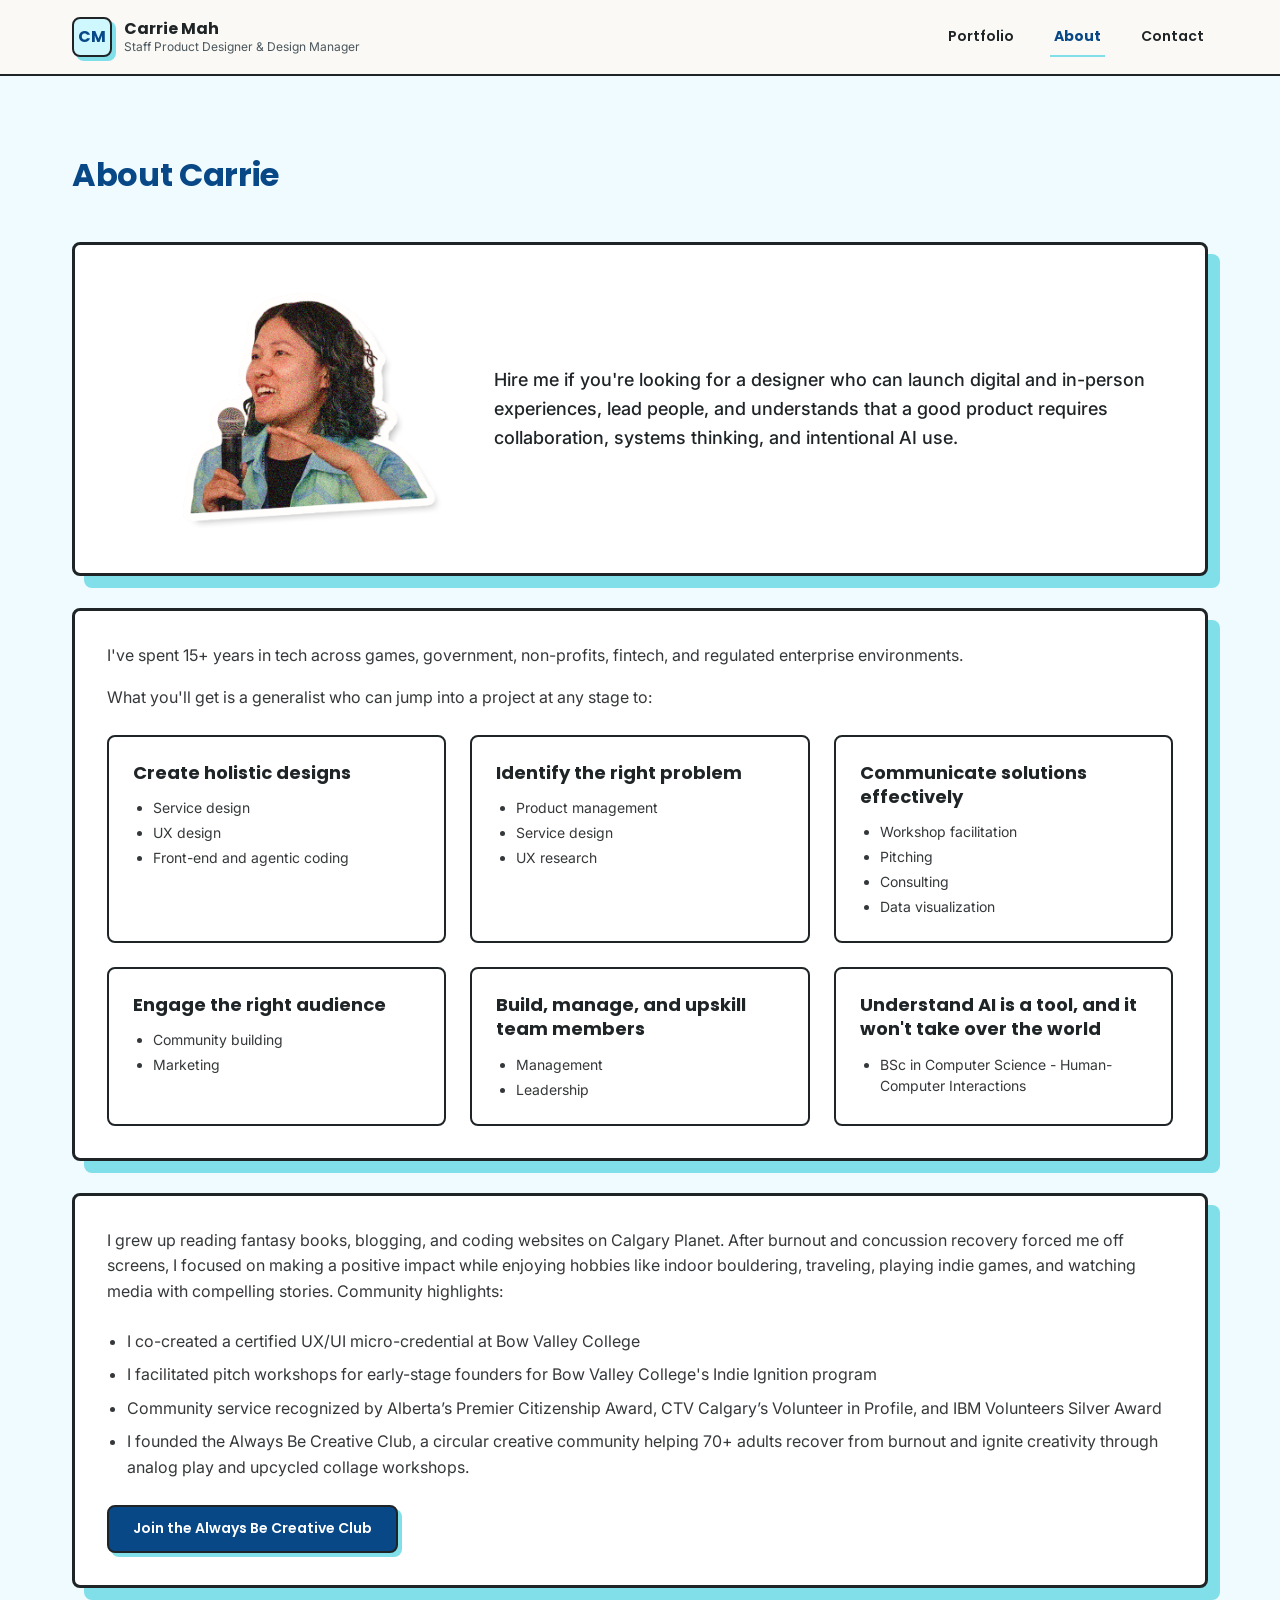
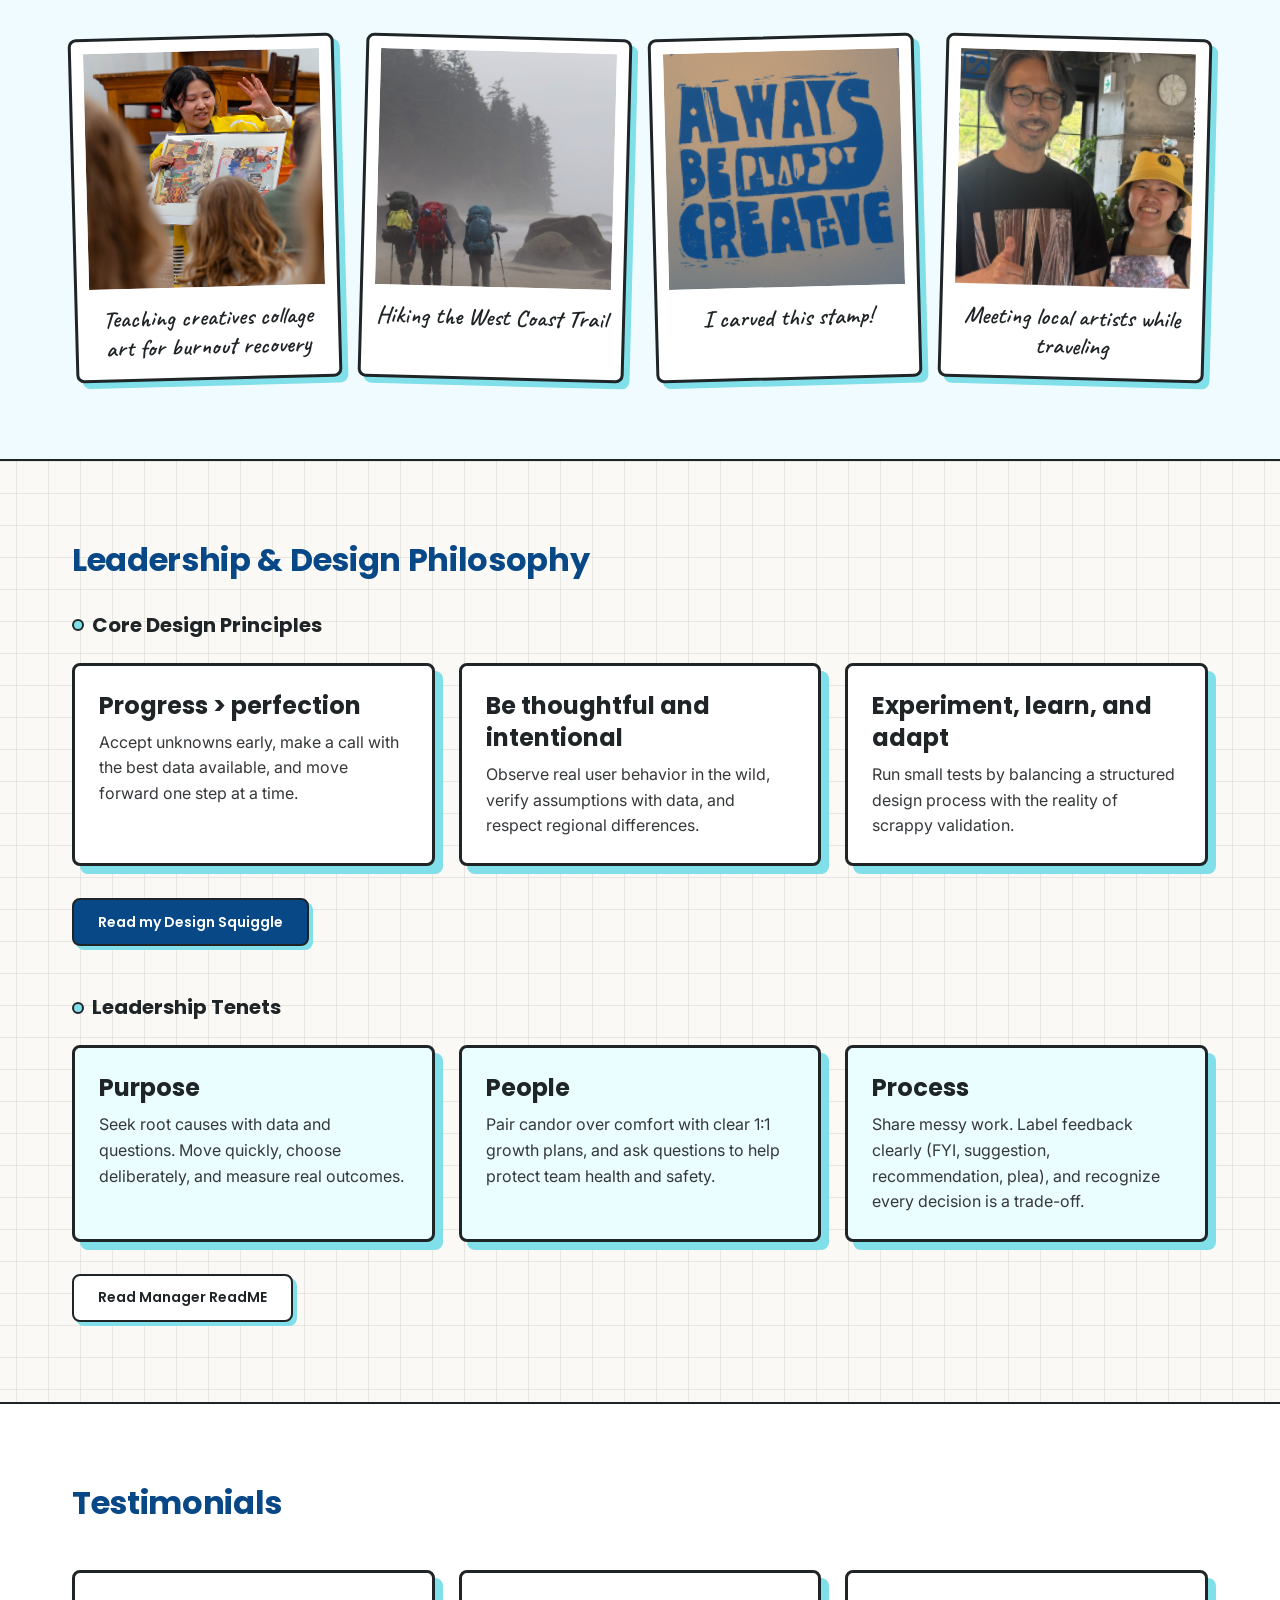
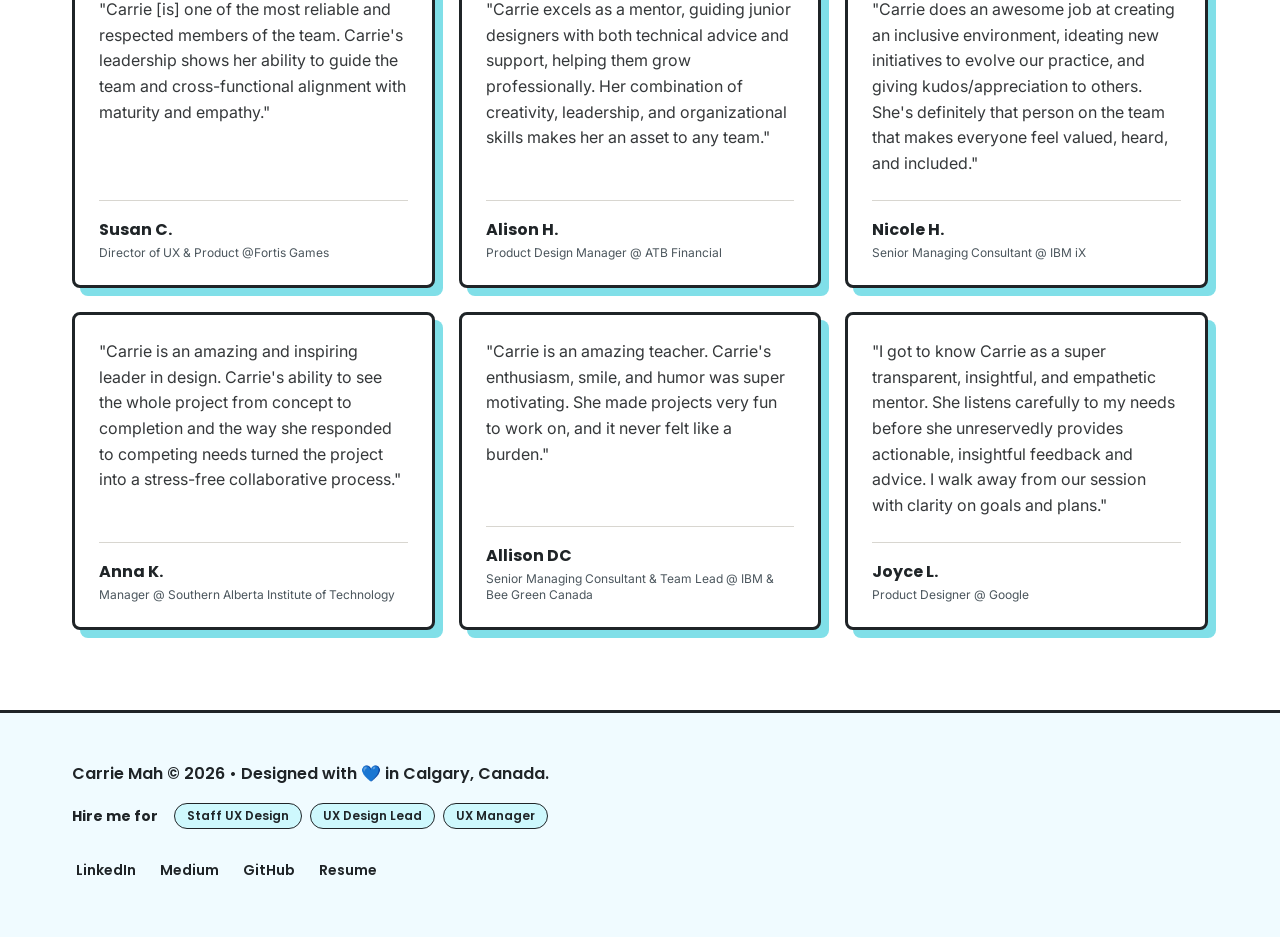
==== about.html @ 7a6b808d "Update site design with homepage, about and contact pages + imgs" ====
<!DOCTYPE html>
<html lang="en">
<head>
  <meta charset="UTF-8">
  <meta name="viewport" content="width=device-width, initial-scale=1.0">
  <title>About — Carrie Mah</title>
  <meta name="description" content="Learn about Carrie Mah's 15+ years in tech, generalist product design capabilities, leadership tenets, community building, and peer testimonials.">
  <!-- Google Fonts: Poppins, Inter, Caveat -->
  <link rel="preconnect" href="https://fonts.googleapis.com">
  <link rel="preconnect" href="https://fonts.gstatic.com" crossorigin>
  <link href="https://fonts.googleapis.com/css2?family=Caveat:wght@600;700&family=Inter:wght@400;500;600;700&family=Poppins:wght@400;600;700&display=swap" rel="stylesheet">
  <link rel="stylesheet" href="styles.css">
</head>
<body class="bg-graph-paper">
  <a href="#main-content" class="skip-link">Skip to main content</a>

  <header class="site-header" role="banner">
    <div class="container site-header__inner">
      <a href="index.html" class="brand-lockup" aria-label="Carrie Mah — Staff Product Designer &amp; Design Manager">
        <span class="brand-lockup__badge" aria-hidden="true">CM</span>
        <span class="brand-lockup__text">
          <span class="brand-lockup__title">Carrie Mah</span>
          <span class="brand-lockup__subtitle">Staff Product Designer &amp; Design Manager</span>
        </span>
      </a>

      <button
        type="button"
        class="menu-toggle"
        id="menu-toggle"
        aria-expanded="false"
        aria-controls="primary-nav"
        aria-label="Toggle navigation menu"
      >
        <svg width="22" height="22" viewBox="0 0 24 24" fill="none" stroke="currentColor" stroke-width="2.5" stroke-linecap="round" aria-hidden="true">
          <line x1="3" y1="6" x2="21" y2="6"></line>
          <line x1="3" y1="12" x2="21" y2="12"></line>
          <line x1="3" y1="18" x2="21" y2="18"></line>
        </svg>
      </button>

      <nav id="primary-nav" class="site-nav" aria-label="Primary navigation">
        <ul class="site-nav__list">
          <li><a href="portfolio.html" class="site-nav__link">Portfolio</a></li>
          <li><a href="about.html" class="site-nav__link is-active" aria-current="page">About</a></li>
          <li><a href="contact.html" class="site-nav__link">Contact</a></li>
        </ul>
      </nav>
    </div>
  </header>

  <main id="main-content" tabindex="-1">
    <!-- SECTION 1: ABOUT CARRIE -->
    <section id="about" class="section section--first bg-ice" aria-labelledby="about-heading">
      <div class="container">
        <div class="section-header">
          <h1 id="about-heading" class="section-h2">About Carrie</h1>
        </div>

        <!-- Top Intro Callout Card -->
        <div class="about-intro-card hero-grid">
          <div class="media-frame media-frame--1x1">
            <img
              class="media-frame__img"
              src="./assets/images/carriem_speaker.png"
              alt="Carrie Mah speaking on stage about pitching"
              width="800"
              height="600"
            >
            <div class="media-frame__placeholder" aria-hidden="true">
              <svg class="media-frame__icon" viewBox="0 0 24 24" fill="none" stroke="currentColor" stroke-width="2">
                <rect x="3" y="3" width="18" height="18" rx="2"></rect>
                <circle cx="8.5" cy="8.5" r="1.5"></circle>
                <path d="M21 15l-5-5L5 21"></path>
              </svg>
              <span class="media-frame__path">./assets/images/carriem_speaker.png</span>
              <span class="media-frame__alt">Carrie Mah speaking on stage about pitching</span>
            </div>
          </div>

          <p class="about-intro-card__text">Hire me if you're looking for a designer who can launch digital and in-person experiences, lead people, and understands that a good product requires collaboration, systems thinking, and intentional AI use.</p>

        </div>

        <!-- Main Narrative & 6 Capability Cards -->
        <div class="about-narrative">

          <div class="capabilities-block">
            <p>I've spent 15+ years in tech across games, government, non-profits, fintech, and regulated enterprise environments.</p>
            <p>What you'll get is a generalist who can jump into a project at any stage to:</p>

            <div class="capabilities-grid" aria-label="Core capabilities">
              <article class="capability-card">
                <h3 class="capability-card__title">Create holistic designs</h3>
                <ul class="capability-card__list">
                  <li>Service design</li>
                  <li>UX design</li>
                  <li>Front-end and agentic coding</li>
                </ul>
              </article>

              <article class="capability-card">
                <h3 class="capability-card__title">Identify the right problem</h3>
                <ul class="capability-card__list">
                  <li>Product management</li>
                  <li>Service design</li>
                  <li>UX research</li>
                </ul>
              </article>

              <article class="capability-card">
                <h3 class="capability-card__title">Communicate solutions effectively</h3>
                <ul class="capability-card__list">
                  <li>Workshop facilitation</li>
                  <li>Pitching</li>
                  <li>Consulting</li>
                  <li>Data visualization</li>
                </ul>
              </article>

              <article class="capability-card">
                <h3 class="capability-card__title">Engage the right audience</h3>
                <ul class="capability-card__list">
                  <li>Community building</li>
                  <li>Marketing</li>
                </ul>
              </article>

              <article class="capability-card">
                <h3 class="capability-card__title">Build, manage, and upskill team members</h3>
                <ul class="capability-card__list">
                  <li>Management</li>
                  <li>Leadership</li>
                </ul>
              </article>

              <article class="capability-card">
                <h3 class="capability-card__title">Understand AI is a tool, and it won't take over the world</h3>
                <ul class="capability-card__list">
                  <li>BSc in Computer Science - Human-Computer Interactions</li>
                </ul>
              </article>
            </div>
          </div>
        </div>

        <!-- Separate Burnout & Community Highlights Card -->
        <div class="about-community-card">
          <p>I grew up reading fantasy books, blogging, and coding websites on Calgary Planet. After burnout and concussion recovery
            forced me off screens, I focused on making a positive impact while enjoying hobbies like indoor bouldering, 
            traveling, playing indie games, and watching media with compelling stories. Community highlights:
          </p>
          <ul class="about-list">
            <li>I co-created a certified UX/UI micro-credential at Bow Valley College</li>
            <li>I facilitated pitch workshops for early-stage founders for Bow Valley College's Indie Ignition program</li>
            <li>Community service recognized by Alberta’s Premier Citizenship Award, 
              CTV Calgary’s Volunteer in Profile, and IBM Volunteers Silver Award</li>
            <li>I founded the Always Be Creative Club, a circular creative community helping 70+ adults recover from burnout and ignite creativity through analog play and upcycled collage workshops.</li>
          </ul>
          <div class="btn-group about-ctas">
            <a href="https://www.alwaysbecreative.ca/bio.html" class="btn btn--primary" target="_blank" rel="noopener noreferrer">Join the Always Be Creative Club</a>
          </div>
        </div>

        <!-- 4 Polaroid Photo Cards -->
        <div class="polaroid-grid">
          <figure class="polaroid-card">
            <div class="media-frame media-frame--1x1">
              <img
                class="media-frame__img"
                src="./assets/images/about-polaroid-01.png"
                alt="Carrie showing collages in front of a group of people"
                loading="lazy"
                width="600"
                height="600"
              >
              <div class="media-frame__placeholder" aria-hidden="true">
                <svg class="media-frame__icon" viewBox="0 0 24 24" fill="none" stroke="currentColor" stroke-width="2">
                  <rect x="3" y="3" width="18" height="18" rx="2"></rect>
                  <circle cx="8.5" cy="8.5" r="1.5"></circle>
                  <path d="M21 15l-5-5L5 21"></path>
                </svg>
                <span class="media-frame__path">./assets/images/about-polaroid-01.png</span>
                <span class="media-frame__alt">Carrie showing collages in front of a group of people</span>
              </div>
            </div>
            <figcaption class="note-caption">Teaching creatives collage art for burnout recovery</figcaption>
          </figure>

          <figure class="polaroid-card">
            <div class="media-frame media-frame--1x1">
              <img
                class="media-frame__img"
                src="./assets/images/about-polaroid-02.png"
                alt="Carrie hiking the West Coast Trail"
                loading="lazy"
                width="600"
                height="600"
              >
              <div class="media-frame__placeholder" aria-hidden="true">
                <svg class="media-frame__icon" viewBox="0 0 24 24" fill="none" stroke="currentColor" stroke-width="2">
                  <rect x="3" y="3" width="18" height="18" rx="2"></rect>
                  <circle cx="8.5" cy="8.5" r="1.5"></circle>
                  <path d="M21 15l-5-5L5 21"></path>
                </svg>
                <span class="media-frame__path">./assets/images/about-polaroid-02.png</span>
                <span class="media-frame__alt">Carrie hiking the West Coast Trail</span>
              </div>
            </div>
            <figcaption class="note-caption">Hiking the West Coast Trail</figcaption>
          </figure>

          <figure class="polaroid-card">
            <div class="media-frame media-frame--1x1">
              <img
                class="media-frame__img"
                src="./assets/images/about-polaroid-03.png"
                alt="A hand-carved linocut stamp made by Carrie that says Always Be Creative"
                loading="lazy"
                width="600"
                height="600"
              >
              <div class="media-frame__placeholder" aria-hidden="true">
                <svg class="media-frame__icon" viewBox="0 0 24 24" fill="none" stroke="currentColor" stroke-width="2">
                  <rect x="3" y="3" width="18" height="18" rx="2"></rect>
                  <circle cx="8.5" cy="8.5" r="1.5"></circle>
                  <path d="M21 15l-5-5L5 21"></path>
                </svg>
                <span class="media-frame__path">./assets/images/about-polaroid-03.png</span>
                <span class="media-frame__alt">A hand-carved linocut stamp made by Carrie that says Always Be Creative</span>
              </div>
            </div>
            <figcaption class="note-caption">I carved this stamp!</figcaption>
          </figure>

          <figure class="polaroid-card">
            <div class="media-frame media-frame--1x1">
              <img
                class="media-frame__img"
                src="./assets/images/about-polaroid-04.png"
                alt="Carrie beside a Japanese artist"
                loading="lazy"
                width="600"
                height="600"
              >
              <div class="media-frame--floater" aria-hidden="true">
                <svg class="media-frame__icon" viewBox="0 0 24 24" fill="none" stroke="currentColor" stroke-width="2">
                  <rect x="3" y="3" width="18" height="18" rx="2"></rect>
                  <circle cx="8.5" cy="8.5" r="1.5"></circle>
                  <path d="M21 15l-5-5L5 21"></path>
                </svg>
                <span class="media-frame__path">./assets/images/about-polaroid-04.png</span>
                <span class="media-frame__alt">Carrie beside a Japanese artist</span>
              </div>
            </div>
            <figcaption class="note-caption">Meeting local artists while traveling</figcaption>
          </figure>
        </div>
      </div>
    </section>

    <!-- SECTION 2: LEADERSHIP & DESIGN PHILOSOPHY -->
    <section id="leadership" class="section bg-graph-paper" aria-labelledby="leadership-heading">
      <div class="container">
        <h2 id="leadership-heading" class="section-h2">Leadership &amp; Design Philosophy</h2>

        <div class="philosophy-group">
          <h3 class="philosophy-group__label">
            <span class="eyebrow-dot" aria-hidden="true"></span>
            Core Design Principles
          </h3>
          <div class="cards-3col">
            <article class="principle-card">
              <h4 class="card-h3">Progress &gt; perfection</h4>
              <p>Accept unknowns early, make a call with the best data available, and move forward one step at a time.</p>
            </article>

            <article class="principle-card">
              <h4 class="card-h3">Be thoughtful and intentional</h4>
              <p>Observe real user behavior in the wild, verify assumptions with data, and respect regional differences.</p>
            </article>

            <article class="principle-card">
              <h4 class="card-h3">Experiment, learn, and adapt</h4>
              <p>Run small tests by balancing a structured design process with the reality of scrappy validation.</p>
            </article>
          </div>
          <div class="philosophy-group__cta">
            <a href="https://carriemahplay.medium.com/" class="btn btn--primary" target="_blank" rel="noopener noreferrer">Read my Design Squiggle</a>
          </div>
        </div>

        <div class="philosophy-group">
          <h3 class="philosophy-group__label">
            <span class="eyebrow-dot" aria-hidden="true"></span>
            Leadership Tenets
          </h3>
          <div class="cards-3col">
            <article class="principle-card principle-card--tenet">
              <h4 class="card-h3">Purpose</h4>
              <p>Seek root causes with data and questions. Move quickly, choose deliberately, and measure real outcomes.</p>
            </article>

            <article class="principle-card principle-card--tenet">
              <h4 class="card-h3">People</h4>
              <p>Pair candor over comfort with clear 1:1 growth plans, and ask questions to help protect team health and safety.</p>
            </article>

            <article class="principle-card principle-card--tenet">
              <h4 class="card-h3">Process</h4>
              <p>Share messy work. Label feedback clearly (FYI, suggestion, recommendation, plea), and recognize every decision is a trade-off.</p>
            </article>
          </div>
        </div>

        <div class="philosophy-cta">
          <a href="https://managerreadme.com/readme/carriemahplay" class="btn btn--secondary" target="_blank" rel="noopener noreferrer">Read Manager ReadME</a>
        </div>
      </div>
    </section>

    <!-- SECTION 3: TESTIMONIALS -->
    <section id="testimonials" class="section bg-white" aria-labelledby="testimonials-heading">
      <div class="container">
        <div class="section-header">
          <h2 id="testimonials-heading" class="section-h2">Testimonials</h2>
        </div>

        <div class="testimonials-grid">
          <figure class="testimonial-card">
            <blockquote class="testimonial-card__quote">
              "Carrie [is] one of the most reliable and respected members of the team. Carrie's leadership shows her ability to guide the team and cross-functional alignment with maturity and empathy."
            </blockquote>
            <figcaption class="testimonial-card__author">
              <span class="testimonial-card__name">Susan C.</span>
              <span class="testimonial-card__role">Director of UX &amp; Product @Fortis Games</span>
            </figcaption>
          </figure>

          <figure class="testimonial-card">
            <blockquote class="testimonial-card__quote">
              "Carrie excels as a mentor, guiding junior designers with both technical advice and support, helping them grow professionally. Her combination of creativity, leadership, and organizational skills makes her an asset to any team."
            </blockquote>
            <figcaption class="testimonial-card__author">
              <span class="testimonial-card__name">Alison H.</span>
              <span class="testimonial-card__role">Product Design Manager @ ATB Financial</span>
            </figcaption>
          </figure>

          <figure class="testimonial-card">
            <blockquote class="testimonial-card__quote">
              "Carrie does an awesome job at creating an inclusive environment, ideating new initiatives to evolve our practice, and giving kudos/appreciation to others. She's definitely that person on the team that makes everyone feel valued, heard, and included."
            </blockquote>
            <figcaption class="testimonial-card__author">
              <span class="testimonial-card__name">Nicole H.</span>
              <span class="testimonial-card__role">Senior Managing Consultant @ IBM iX</span>
            </figcaption>
          </figure>

          <figure class="testimonial-card">
            <blockquote class="testimonial-card__quote">
              "Carrie is an amazing and inspiring leader in design. Carrie's ability to see the whole project from concept to completion and the way she responded to competing needs turned the project into a stress-free collaborative process."
            </blockquote>
            <figcaption class="testimonial-card__author">
              <span class="testimonial-card__name">Anna K.</span>
              <span class="testimonial-card__role">Manager @ Southern Alberta Institute of Technology</span>
            </figcaption>
          </figure>

          <figure class="testimonial-card">
            <blockquote class="testimonial-card__quote">
              "Carrie is an amazing teacher. Carrie's enthusiasm, smile, and humor was super motivating. She made projects very fun to work on, and it never felt like a burden."
            </blockquote>
            <figcaption class="testimonial-card__author">
              <span class="testimonial-card__name">Allison DC</span>
              <span class="testimonial-card__role">Senior Managing Consultant &amp; Team Lead @ IBM &amp; Bee Green Canada</span>
            </figcaption>
          </figure>

          <figure class="testimonial-card">
            <blockquote class="testimonial-card__quote">
              "I got to know Carrie as a super transparent, insightful, and empathetic mentor. She listens carefully to my needs before she unreservedly provides actionable, insightful feedback and advice. I walk away from our session with clarity on goals and plans."
            </blockquote>
            <figcaption class="testimonial-card__author">
              <span class="testimonial-card__name">Joyce L.</span>
              <span class="testimonial-card__role">Product Designer @ Google</span>
            </figcaption>
          </figure>
        </div>
      </div>
    </section>
  </main>

  <footer class="site-footer" role="contentinfo">
    <div class="container site-footer__inner">
      <p class="site-footer__signoff">Carrie Mah © 2026 • Designed with 💙 in Calgary, Canada.</p>
      <div class="site-footer__roles">
        <span class="site-footer__roles-label">Hire me for</span>
        <ul class="pill-list" aria-label="Roles Carrie Mah is open to">
          <li class="pill pill--cyan">Staff UX Design</li>
          <li class="pill pill--cyan">UX Design Lead</li>
          <li class="pill pill--cyan">UX Manager</li>
        </ul>
      </div>
      <ul class="site-footer__links" aria-label="Contact and external links">
        <li><a href="https://linkedin.com/in/carriemah" class="btn btn--tertiary" target="_blank" rel="noopener noreferrer">LinkedIn</a></li>
        <li><a href="https://carriemahplay.medium.com/" class="btn btn--tertiary" target="_blank" rel="noopener noreferrer">Medium</a></li>
        <li><a href="https://github.com/carriemplay" class="btn btn--tertiary" target="_blank" rel="noopener noreferrer">GitHub</a></li>
        <li><a href="/mah-carrie_resume-2026.pdf" class="btn btn--tertiary" download>Resume</a></li>
      </ul>
    </div>
  </footer>

  <script src="script.js"></script>
</body>
</html>
---- styles.css ----
/* ==========================================================================
1. DESIGN TOKENS (STYLE.md v2.5 Multi-Page Portfolio & Slide Deck System)
   ========================================================================== */
:root {
  /* Surfaces & Canvas */
  --bg-paper: #faf9f5;
  --grid-line: rgba(216, 214, 208, 0.55);
  --surface-white: #ffffff;
  --bg-ice: #f0fbff;
  --bg-cyan: #cef8fd;
  --surface-accent: #eafdff;
  --surface-placeholder: #e4f8f1;

  /* Brand & Ink */
  --brand-primary: #084887;
  --brand-primary-hover: #063b70;
  --brand-aqua: #80dfe8;
  --ink-primary: #1f2427;
  --ink-body: #35383a;
  --ink-muted: #4b565d;
  --border-subtle: #d8d6d0;
  --danger: #c83e37;

  /* Disabled & Callout Tokens */
  --state-disabled: var(--ink-muted);
  --callout-bg: #defbfe;
  --callout-border: #80dfe8;

  /* Font Families */
  --font-display: 'Poppins', sans-serif;
  --font-body: 'Inter', sans-serif;
  --font-note: 'Caveat', cursive;
  --font-mono: ui-monospace, SFMono-Regular, Menlo, Monaco, Consolas, monospace;

  /* Modular Type Scale */
  --text-2xs: 11px;
  --text-xs: 12px;
  --text-sm: 14px;
  --text-base: 16px;
  --text-lg: 18px;
  --text-xl: 20px;
  --text-2xl: 24px;
  --text-3xl: 32px;
  --text-4xl: 40px;
  --text-5xl: 56px;
  --text-6xl: 64px;

  /* Line Heights */
  --leading-none: 1.1;
  --leading-tight: 1.2;
  --leading-snug: 1.35;
  --leading-normal: 1.5;
  --leading-relaxed: 1.6;

  /* 4px / 8px Spatial Grid Scale */
  --space-0-25: 2px;
  --space-0-5: 4px;
  --space-1: 8px;
  --space-1-5: 12px;
  --space-2: 16px;
  --space-2-5: 20px;
  --space-3: 24px;
  --space-4: 32px;
  --space-5: 40px;
  --space-6: 48px;
  --space-8: 64px;
  --space-10: 80px;

  /* Radii */
  --radius-xs: 4px;
  --radius-sm: 6px;
  --radius-default: 8px;
  --radius-pill: 9999px;

  /* Borders */
  --border-card: 3px solid var(--ink-primary);
  --border-control: 2px solid var(--ink-primary);
  --border-thin: 1px solid var(--ink-primary);

  /* 4-Tier Hard-Offset Shadow Scale
     xs: controls | sm: media & polaroids | md: grid cards | lg: stage & hero cards */
  --shadow-xs: 4px 4px 0px var(--brand-aqua);
  --shadow-xs-hover: 6px 6px 0px var(--brand-aqua);
  --shadow-xs-active: 2px 2px 0px var(--brand-aqua);
  --shadow-sm: 6px 6px 0px var(--brand-aqua);
  --shadow-sm-hover: 8px 8px 0px var(--brand-aqua);
  --shadow-md: 8px 8px 0px var(--brand-aqua);
  --shadow-md-hover: 10px 10px 0px var(--brand-aqua);
  --shadow-lg: 12px 12px 0px var(--brand-aqua);
  --shadow-note-dark: 6px 6px 0px var(--ink-primary);

  /* Layout & Motion */
  --container-max: 1200px;
  --deck-max: 1280px;
  --header-height: 76px;
  --deck-controls-offset: 76px;
  --transition-fast: 160ms cubic-bezier(0.2, 0.8, 0.2, 1);
}

@media (max-width: 767px) {
  :root {
    --shadow-xs: 3px 3px 0px var(--brand-aqua);
    --shadow-xs-hover: 5px 5px 0px var(--brand-aqua);
    --shadow-sm: 4px 4px 0px var(--brand-aqua);
    --shadow-sm-hover: 6px 6px 0px var(--brand-aqua);
    --shadow-md: 5px 5px 0px var(--brand-aqua);
    --shadow-md-hover: 7px 7px 0px var(--brand-aqua);
    --shadow-lg: 6px 6px 0px var(--brand-aqua);
  }
}

/* ==========================================================================
2. RESET & BASE STYLES
   ========================================================================== */
*,
*::before,
*::after {
  box-sizing: border-box;
}

html {
  scroll-behavior: smooth;
  scroll-padding-top: var(--header-height);
}

body {
  margin: 0;
  font-family: var(--font-body);
  font-size: var(--text-base);
  line-height: var(--leading-relaxed);
  color: var(--ink-body);
  background-color: var(--bg-paper);
  -webkit-font-smoothing: antialiased;
  text-rendering: optimizeLegibility;
  overflow-x: hidden;
  min-height: 100vh;
  display: flex;
  flex-direction: column;
}

main {
  flex: 1;
}

img {
  display: block;
  max-width: 100%;
}

/* Single Unified Inline Link Style */
a:not(.btn):not(.site-nav__link):not(.brand-lockup):not(.skip-link) {
  color: var(--brand-primary);
  font-weight: 600;
  text-decoration: underline;
  text-decoration-color: var(--brand-aqua);
  text-decoration-thickness: 2px;
  text-underline-offset: 3px;
  transition: color var(--transition-fast), text-decoration-color var(--transition-fast);
}

a:not(.btn):not(.site-nav__link):not(.brand-lockup):not(.skip-link):hover {
  color: var(--brand-primary-hover);
  text-decoration-color: var(--brand-primary);
}

button,
input,
textarea {
  font: inherit;
}

:focus:not(:focus-visible) {
  outline: none;
}

:focus-visible {
  outline: 3px solid var(--brand-primary);
  outline-offset: 2px;
}

.skip-link {
  position: absolute;
  top: -100px;
  left: var(--space-2);
  z-index: 1000;
  background: var(--ink-primary);
  color: var(--surface-white);
  padding: var(--space-1) var(--space-2);
  border-radius: var(--radius-default);
  font-family: var(--font-display);
  font-size: var(--text-sm);
  font-weight: 600;
  text-decoration: none;
}

.skip-link:focus {
  top: var(--space-2);
}

.sr-only {
  position: absolute;
  width: 1px;
  height: 1px;
  padding: 0;
  margin: -1px;
  overflow: hidden;
  clip: rect(0, 0, 0, 0);
  white-space: nowrap;
  border: 0;
}

[hidden] {
  display: none !important;
}

/* ==========================================================================
3. GRAPH-PAPER CANVAS & LAYOUT PRIMITIVES
   ========================================================================== */
.bg-graph-paper {
  background-color: var(--bg-paper);
  background-image:
    linear-gradient(to right, var(--grid-line) 1px, transparent 1px),
    linear-gradient(to bottom, var(--grid-line) 1px, transparent 1px);
  background-size: var(--space-4) var(--space-4);
  background-position: top center;
}

.bg-white {
  background-color: var(--surface-white);
}

.bg-ice {
  background-color: var(--bg-ice);
}

.container {
  width: 100%;
  max-width: var(--container-max);
  margin-inline: auto;
  padding-inline: var(--space-4);
}

.section {
  padding-block: var(--space-10);
  border-top: var(--border-control);
}

.section--hero {
  border-top: none;
  padding-top: var(--space-6);
  padding-bottom: var(--space-8);
}

.section--first {
  border-top: none;
}

@media (max-width: 767px) {
  .container {
    padding-inline: var(--space-2);
  }
  .section {
    padding-block: var(--space-6);
  }
  .section--hero {
    padding-top: var(--space-4);
    padding-bottom: var(--space-6);
  }
}

/* ==========================================================================
4. TYPOGRAPHY SCALE (Poppins Display / Inter Body / Caveat Note)
   ========================================================================== */
h1, h2, h3, h4 {
  margin: 0;
  font-family: var(--font-display);
  font-weight: 700;
}

.hero-h1 {
  font-size: var(--text-5xl);
  line-height: var(--leading-none);
  color: var(--ink-primary);
  letter-spacing: -0.02em;
}

.gate-h1 {
  font-size: var(--text-6xl);
  line-height: var(--leading-none);
  color: var(--ink-primary);
  letter-spacing: -0.02em;
}

.section-h2 {
  font-family: var(--font-display);
  font-size: var(--text-3xl);
  font-weight: 700;
  line-height: var(--leading-tight);
  color: var(--brand-primary);
  letter-spacing: -0.01em;
}

.card-h3 {
  font-family: var(--font-display);
  font-size: var(--text-2xl);
  font-weight: 700;
  line-height: var(--leading-snug);
  color: var(--ink-primary);
}

.lead-copy {
  font-family: var(--font-body);
  font-size: var(--text-lg);
  line-height: var(--leading-relaxed);
  font-weight: 400;
  color: var(--ink-body);
  margin: 0;
}

.eyebrow {
  display: inline-flex;
  align-items: center;
  gap: var(--space-1);
  font-family: var(--font-display);
  font-size: var(--text-xs);
  font-weight: 600;
  line-height: var(--leading-snug);
  letter-spacing: 0.08em;
  text-transform: uppercase;
  color: var(--ink-muted);
}

.eyebrow-dot {
  display: inline-block;
  width: var(--space-1-5);
  height: var(--space-1-5);
  border-radius: var(--radius-pill);
  background-color: var(--brand-aqua);
  border: var(--border-control);
  flex-shrink: 0;
}

.note-caption,
.paper-note-link {
  font-family: var(--font-note);
  font-size: var(--text-2xl);
  font-weight: 600;
  line-height: var(--leading-tight);
  color: var(--ink-primary);
}

.underline-accent {
  position: relative;
  display: inline-block;
  z-index: 1;
}

.underline-accent__svg {
  position: absolute;
  left: calc(var(--space-0-5) * -1);
  right: calc(var(--space-0-5) * -1);
  bottom: calc(var(--space-0-5) * -1);
  width: calc(100% + var(--space-1));
  height: var(--space-2);
  z-index: -1;
  pointer-events: none;
}

@media (max-width: 767px) {
  .hero-h1,
  .gate-h1 {
    font-size: var(--text-4xl);
    line-height: var(--leading-tight);
  }
  .section-h2 {
    font-size: var(--text-2xl);
    line-height: var(--leading-tight);
  }
  .card-h3 {
    font-size: var(--text-xl);
    line-height: var(--leading-snug);
  }
  .note-caption {
    font-size: var(--text-xl);
  }
}

/* ==========================================================================
5. BUTTONS, PILLS & INTERACTIVE CONTROLS
   (1 Primary, 1 Secondary, 1 Tertiary)
   ========================================================================== */
.btn-group {
  display: flex;
  flex-wrap: wrap;
  gap: var(--space-2);
  align-items: center;
}

.btn {
  display: inline-flex;
  align-items: center;
  justify-content: center;
  gap: var(--space-1);
  min-height: var(--space-6);
  padding: var(--space-1-5) var(--space-3);
  font-family: var(--font-display);
  font-size: var(--text-sm);
  font-weight: 600;
  line-height: var(--leading-snug);
  text-decoration: none;
  border: var(--border-control);
  border-radius: var(--radius-default);
  box-shadow: var(--shadow-xs);
  cursor: pointer;
  transition: transform var(--transition-fast), box-shadow var(--transition-fast), background-color var(--transition-fast), color var(--transition-fast);
}

.btn:hover:not(:disabled):not(.btn--tertiary) {
  transform: translate(-2px, -2px);
  box-shadow: var(--shadow-xs-hover);
}

.btn:active:not(:disabled):not(.btn--tertiary) {
  transform: translate(2px, 2px);
  box-shadow: var(--shadow-xs-active);
}

.btn:disabled {
  color: var(--state-disabled);
  opacity: 0.65;
  cursor: not-allowed;
}

/* 1. Primary Button */
.btn--primary {
  background-color: var(--brand-primary);
  color: var(--surface-white);
}

.btn--primary:hover:not(:disabled) {
  background-color: var(--brand-primary-hover);
}

/* 2. Secondary Button */
.btn--secondary {
  background-color: var(--surface-white);
  color: var(--ink-primary);
}

.btn--secondary:hover:not(:disabled) {
  background-color: var(--surface-accent);
}

/* 3. Tertiary Button */
.btn--tertiary {
  min-height: 36px;
  padding: var(--space-0-5) var(--space-1);
  background: transparent;
  border: none;
  border-radius: var(--radius-xs);
  box-shadow: none;
  color: var(--ink-primary);
}

.btn--tertiary:hover:not(:disabled) {
  color: var(--brand-primary);
  text-decoration: underline;
  text-underline-offset: 4px;
}

.btn--tertiary:disabled {
  color: var(--ink-body);
  opacity: 0.65;
  text-decoration: none;
}

/* Size Modifiers */
.btn--compact {
  min-height: 36px;
  padding: var(--space-0-5) var(--space-2);
  font-size: var(--text-sm);
}

.btn--icon {
  position: relative;
  width: var(--space-5);
  min-height: var(--space-5);
  padding: 0;
}

/* Accessible Hover / Focus Tooltip for Icon-Only Button */
.btn--icon[data-tooltip]::after {
  content: attr(data-tooltip);
  position: absolute;
  bottom: calc(100% + var(--space-1-5));
  left: 0;
  padding: var(--space-0-5) var(--space-1-5);
  background-color: var(--ink-primary);
  color: var(--surface-white);
  font-family: var(--font-display);
  font-size: var(--text-xs);
  font-weight: 600;
  line-height: var(--leading-tight);
  white-space: nowrap;
  border-radius: var(--radius-sm);
  opacity: 0;
  pointer-events: none;
  transform: translateY(var(--space-0-5));
  transition: opacity var(--transition-fast), transform var(--transition-fast);
  z-index: 120;
}

.btn--icon[data-tooltip]:hover::after,
.btn--icon[data-tooltip]:focus-visible::after {
  opacity: 1;
  transform: translateY(0);
}

.pill-list {
  display: flex;
  flex-wrap: wrap;
  gap: var(--space-1);
  list-style: none;
  padding: 0;
  margin: 0;
}

.pill {
  display: inline-flex;
  align-items: center;
  width: fit-content;
  padding: var(--space-0-5) var(--space-1-5);
  font-family: var(--font-display);
  font-size: var(--text-xs);
  font-weight: 600;
  line-height: var(--leading-snug);
  color: var(--ink-primary);
  background-color: var(--surface-white);
  border: var(--border-control);
  border-radius: var(--radius-pill);
}

.pill--cyan {
  background-color: var(--bg-cyan);
  border: var(--border-thin);
}

/* ==========================================================================
6. SHARED TOP NAVIGATION BAR (.site-header)
   (1 Single Nav Item Style Across All Pages)
   ========================================================================== */
.site-header {
  position: sticky;
  top: 0;
  z-index: 100;
  height: var(--header-height);
  background-color: var(--bg-paper);
  border-bottom: var(--border-control);
}

.site-header__inner {
  height: 100%;
  display: flex;
  align-items: center;
  justify-content: space-between;
  gap: var(--space-3);
}

.site-header__standard,
.site-header__deck {
  width: 100%;
  height: 100%;
  display: flex;
  align-items: center;
  justify-content: space-between;
  gap: var(--space-3);
}

.site-header__deck {
  display: none;
}

body.is-deck-unlocked .site-header__standard {
  display: none;
}

body.is-deck-unlocked .site-header__deck {
  display: flex;
}

.brand-lockup {
  display: inline-flex;
  align-items: center;
  gap: var(--space-1-5);
  text-decoration: none;
  color: var(--ink-primary);
}

.brand-lockup__badge {
  width: var(--space-5);
  height: var(--space-5);
  display: grid;
  place-items: center;
  background-color: var(--bg-cyan);
  border: var(--border-control);
  border-radius: var(--radius-default);
  box-shadow: var(--shadow-xs);
  font-family: var(--font-display);
  font-weight: 700;
  font-size: var(--text-base);
  color: var(--brand-primary);
  flex-shrink: 0;
  transition: transform var(--transition-fast), box-shadow var(--transition-fast);
}

.brand-lockup:hover .brand-lockup__badge {
  transform: translate(-2px, -2px);
  box-shadow: var(--shadow-xs-hover);
}

.brand-lockup__text {
  display: flex;
  flex-direction: column;
  gap: var(--space-0-25);
}

.brand-lockup__title {
  font-family: var(--font-display);
  font-size: var(--text-base);
  font-weight: 700;
  line-height: var(--leading-tight);
  color: var(--ink-primary);
}

.brand-lockup__subtitle {
  font-family: var(--font-body);
  font-size: var(--text-xs);
  font-weight: 400;
  line-height: var(--leading-tight);
  color: var(--ink-muted);
}

.site-nav__list {
  display: flex;
  align-items: center;
  gap: var(--space-4);
  list-style: none;
  padding: 0;
  margin: 0;
}

/* Unified Nav Item Style (used for primary links, back link, and deck tabs) */
.site-nav__link {
  display: inline-flex;
  align-items: center;
  gap: var(--space-1);
  min-height: var(--space-5);
  padding: var(--space-1) var(--space-0-5);
  font-family: var(--font-display);
  font-size: var(--text-sm);
  font-weight: 600;
  line-height: var(--leading-snug);
  color: var(--ink-primary);
  text-decoration: none;
  background: transparent;
  border: none;
  border-bottom: 2px solid transparent;
  white-space: nowrap;
  cursor: pointer;
  transition: color var(--transition-fast), border-color var(--transition-fast);
}

.site-nav__link:hover,
.site-nav__link.is-active {
  color: var(--brand-primary);
  font-weight: 700;
  border-bottom-color: var(--brand-aqua);
}

.menu-toggle {
  display: none;
  width: 44px;
  height: 44px;
  align-items: center;
  justify-content: center;
  background-color: var(--surface-white);
  border: var(--border-control);
  border-radius: var(--radius-default);
  box-shadow: var(--shadow-xs);
  color: var(--ink-primary);
  cursor: pointer;
}

.deck-back-link {
  flex-shrink: 0;
}

.deck-switcher {
  display: flex;
  align-items: center;
  justify-content: flex-end;
  gap: var(--space-4);
  overflow-x: auto;
  scrollbar-width: none;
}

.deck-switcher::-webkit-scrollbar {
  display: none;
}

@media (max-width: 767px) {
  .menu-toggle {
    display: inline-flex;
  }
  .site-nav {
    position: fixed;
    top: var(--header-height);
    left: 0;
    right: 0;
    background-color: var(--surface-white);
    border-bottom: var(--border-card);
    box-shadow: var(--shadow-md);
    padding: var(--space-3) var(--space-2);
    display: none;
  }
  .site-nav.is-open {
    display: block;
  }
  .site-nav__list {
    flex-direction: column;
    align-items: flex-start;
    gap: var(--space-1);
  }
  .site-nav__link {
    font-size: var(--text-base);
    min-height: 44px;
    width: 100%;
    padding: var(--space-1) 0;
  }
  .site-header__deck {
    gap: var(--space-2);
  }
  .deck-switcher {
    gap: var(--space-2);
  }
  .deck-switcher .site-nav__link,
  .deck-back-link {
    width: auto;
    font-size: var(--text-sm);
  }
}

/* ==========================================================================
7. MANUAL IMAGE PLACEHOLDER FRAME (Zero Layout Shift)
   ========================================================================== */
.media-frame {
  position: relative;
  width: 100%;
  overflow: hidden;
}

.media-frame--border {
  background-color: var(--surface-placeholder);
  border-radius: var(--radius-default);
}

.media-frame--1x1 {
  aspect-ratio: 1 / 1;
}

.media-frame--4x3 {
  aspect-ratio: 4 / 3;
}

.media-frame--16x9 {
  aspect-ratio: 16 / 9;
}

.media-frame__img,
.media-frame__video {
  position: absolute;
  inset: 0;
  width: 100%;
  height: 100%;
  object-fit: cover;
  opacity: 0;
  transition: opacity 220ms ease;
}

.media-frame__video {
  object-fit: contain;
}

.media-frame.is-loaded .media-frame__img,
.media-frame.is-loaded .media-frame__video {
  opacity: 1;
}

.media-frame__placeholder {
  position: absolute;
  inset: 0;
  display: flex;
  flex-direction: column;
  align-items: center;
  justify-content: center;
  gap: var(--space-1);
  padding: var(--space-2);
  text-align: center;
  background-image: radial-gradient(rgba(8, 72, 135, 0.1) 1px, transparent 1px);
  background-size: var(--space-2) var(--space-2);
}

.media-frame.is-loaded .media-frame__placeholder {
  display: none;
}

.media-frame__icon {
  width: var(--space-4);
  height: var(--space-4);
  color: var(--brand-primary);
  opacity: 0.7;
}

.media-frame__path {
  display: inline-block;
  max-width: 100%;
  padding: var(--space-0-5) var(--space-1-5);
  font-family: var(--font-mono);
  font-size: var(--text-xs);
  font-weight: 600;
  color: var(--ink-primary);
  background-color: var(--surface-white);
  border: 1.5px dashed var(--ink-primary);
  border-radius: var(--radius-sm);
  word-break: break-all;
}

.media-frame__alt {
  font-size: var(--text-xs);
  line-height: var(--leading-snug);
  color: var(--ink-muted);
  max-width: 42ch;
}

/* ==========================================================================
8. HERO SECTION & PROOF BAR (index.html)
   ========================================================================== */
.hero-grid {
  display: grid;
  grid-template-columns: 1.2fr 1fr;
  gap: var(--space-6);
  align-items: center;
}

.hero-copy {
  display: flex;
  flex-direction: column;
  gap: var(--space-3);
}

.hero-eyebrow {
  display: inline-block;
  width: fit-content;
  padding: 0;
  background: none;
  border: none;
  font-family: var(--font-note);
  font-size: var(--text-3xl);
  font-weight: 700;
  line-height: var(--leading-tight);
  color: var(--ink-primary);
  transform: rotate(-3deg);
  transform-origin: left center;
}

.hero-subhead {
  font-family: var(--font-body);
  font-size: var(--text-lg);
  font-weight: 400;
  line-height: var(--leading-relaxed);
  color: var(--ink-body);
  margin: 0;
}

.hero-portraits {
  position: relative;
  display: grid;
  gap: var(--space-2);
}

.hero-portrait-card {
  background-color: var(--surface-white);
  border: var(--border-card);
  border-radius: var(--radius-default);
  box-shadow: var(--shadow-sm);
  padding: var(--space-2);
}

.hero-portrait-card--secondary {
  width: 62%;
  margin-left: auto;
  margin-top: calc(var(--space-10) * -2);
  position: relative;
  z-index: 2;
  background: transparent;
  border: none;
  border-radius: 0;
  box-shadow: none;
  padding: 0;
  transform: rotate(2deg);
  transition: transform var(--transition-fast);
}

.hero-portrait-card--secondary .media-frame.is-loaded {
  background: transparent;
  border: none;
  border-radius: var(--radius-default);
}

.hero-portrait-card--secondary:hover {
  transform: rotate(0deg) translate(-2px, -2px);
}

.stats-grid {
  margin-top: var(--space-8);
  display: grid;
  grid-template-columns: repeat(3, 1fr);
  gap: var(--space-3);
}

.stat-card {
  background-color: var(--surface-white);
  border: var(--border-card);
  border-radius: var(--radius-default);
  box-shadow: var(--shadow-md);
  padding: var(--space-4);
  display: flex;
  flex-direction: column;
  gap: var(--space-1-5);
  transition: transform var(--transition-fast), box-shadow var(--transition-fast);
}

.stat-card:hover {
  transform: translate(-2px, -2px);
  box-shadow: var(--shadow-md-hover);
}

.stat-card__value {
  font-family: var(--font-display);
  font-size: var(--text-3xl);
  font-weight: 700;
  line-height: var(--leading-none);
  color: var(--brand-primary);
}

.stat-card__desc {
  margin: 0;
  font-size: var(--text-sm);
  line-height: var(--leading-relaxed);
  color: var(--ink-body);
}

@media (max-width: 991px) {
  .hero-grid {
    grid-template-columns: 1fr;
    gap: var(--space-4);
  }
  .hero-portraits {
    max-width: 520px;
  }
  .stats-grid {
    grid-template-columns: 1fr;
    margin-top: var(--space-6);
  }
}

@media (max-width: 767px) {
  .hero-portrait-card--secondary {
    width: 76%;
    margin-top: calc(var(--space-4) * -1);
    margin-right: 0;
    transform: rotate(1deg);
  }
  .stat-card__value {
    font-size: var(--text-2xl);
  }
}

/* ==========================================================================
9. SECTION: SELECT CASE STUDIES (index.html)
   ========================================================================== */
.section-header {
  display: flex;
  flex-wrap: wrap;
  align-items: flex-end;
  justify-content: space-between;
  gap: var(--space-3);
  margin-bottom: var(--space-6);
}

.section-header__copy {
  display: flex;
  flex-direction: column;
  gap: var(--space-1);
  max-width: 680px;
}

.case-study-stack {
  display: flex;
  flex-direction: column;
  gap: var(--space-6);
}

.case-card {
  background-color: var(--surface-white);
  border: var(--border-card);
  border-radius: var(--radius-default);
  box-shadow: var(--shadow-lg);
  padding: var(--space-5);
  display: grid;
  grid-template-columns: 1.25fr 1fr;
  gap: var(--space-5);
  align-items: center;
}

.case-card--fortis {
  background-color: var(--surface-accent);
}

.case-card .media-frame {
  transition: transform var(--transition-fast);
}

.case-card:hover .media-frame {
  transform: rotate(1deg) translateY(calc(var(--space-1) * -1));
}

.case-card .pill {
  border: var(--border-thin);
}

.case-card__content {
  display: flex;
  flex-direction: column;
  gap: var(--space-2-5);
}

.case-card__eyebrow {
  font-family: var(--font-display);
  font-size: var(--text-xs);
  font-weight: 400;
  line-height: var(--leading-snug);
  color: var(--ink-muted);
}

.case-card__hook {
  margin: 0;
  padding: var(--space-1-5) var(--space-2);
  background-color: var(--callout-bg);
  border: none;
  border-left: 4px solid var(--callout-border);
  border-radius: 0 var(--radius-default) var(--radius-default) 0;
  font-size: var(--text-sm);
  line-height: var(--leading-relaxed);
  color: var(--ink-primary);
}

.case-card__bullets {
  margin: 0;
  padding-left: var(--space-2-5);
  display: flex;
  flex-direction: column;
  gap: var(--space-1);
  font-size: var(--text-sm);
  line-height: var(--leading-relaxed);
  color: var(--ink-body);
}

.case-card__visual {
  order: -1;
  display: flex;
  flex-direction: column;
  gap: var(--space-2);
  margin: 0;
}

.case-card__caption {
  text-align: center;
}

@media (max-width: 991px) {
  .case-card {
    grid-template-columns: 1fr;
    padding: var(--space-3);
  }
}

@media (max-width: 767px) {
  .case-card {
    padding: var(--space-2);
    gap: var(--space-3);
  }
}

/* ==========================================================================
10. SECTION: ABOUT CARRIE, 2x3 CAPABILITY GRID & POLAROIDS (about.html)
   ========================================================================== */
.about-intro-card {
  background-color: var(--surface-white);
  border: var(--border-card);
  border-radius: var(--radius-default);
  box-shadow: var(--shadow-lg);
  padding: var(--space-3) var(--space-4);
  margin-bottom: var(--space-4);
}

.about-intro-card__text {
  margin: 0;
  font-size: var(--text-lg);
  font-weight: 500;
  line-height: var(--leading-relaxed);
  color: var(--ink-primary);
}

.about-intro-card.hero-grid {
  grid-template-columns: 1fr 2fr;
}

.about-intro-card .media-frame {
  max-width: 280px;
  justify-self: end;
}

.about-narrative {
  background-color: var(--surface-white);
  border: var(--border-card);
  border-radius: var(--radius-default);
  box-shadow: var(--shadow-lg);
  padding: var(--space-4);
  display: grid;
  gap: var(--space-3);
}

.about-narrative p {
  margin: 0;
  color: var(--ink-body);
}

.about-community-card {
  margin-top: var(--space-4);
  background: var(--surface-white);
  border: var(--border-card);
  border-radius: var(--radius-default);
  box-shadow: var(--shadow-lg);
  padding: var(--space-4);
  display: flex;
  flex-direction: column;
  gap: var(--space-2);
}

.about-community-card p {
  margin: 0;
  color: var(--ink-body);
}

.about-list {
  margin: var(--space-1) 0 0 0;
  padding-left: var(--space-2-5);
  display: flex;
  flex-direction: column;
  gap: var(--space-1);
  color: var(--ink-body);
}

.capabilities-block {
  display: flex;
  flex-direction: column;
  gap: var(--space-2);
}

.capabilities-grid {
  display: grid;
  grid-template-columns: repeat(3, 1fr);
  gap: var(--space-3);
  margin-top: var(--space-1);
}

.capability-card {
  background-color: var(--surface-white);
  border: var(--border-control);
  border-radius: var(--radius-default);
  padding: var(--space-3);
  display: flex;
  flex-direction: column;
  gap: var(--space-1);
  transition: transform var(--transition-fast), box-shadow var(--transition-fast);
}

.capability-card:hover {
  transform: translate(-2px, -2px);
  box-shadow: var(--shadow-sm-hover);
}

.capability-card__title {
  font-family: var(--font-display);
  font-size: var(--text-lg);
  font-weight: 700;
  line-height: var(--leading-snug);
  color: var(--ink-primary);
  margin: 0;
}

.capability-card__list {
  margin: var(--space-0-5) 0 0 0;
  padding-left: var(--space-2-5);
  display: flex;
  flex-direction: column;
  gap: var(--space-0-5);
  font-size: var(--text-sm);
  line-height: var(--leading-normal);
  color: var(--ink-body);
}

.about-ctas {
  margin-top: var(--space-1);
}

.polaroid-grid {
  margin-top: var(--space-6);
  display: grid;
  grid-template-columns: repeat(4, 1fr);
  gap: var(--space-3);
}

.polaroid-card {
  margin: 0;
  background-color: var(--surface-white);
  border: var(--border-card);
  border-radius: var(--radius-default);
  box-shadow: var(--shadow-sm);
  padding: var(--space-1-5) var(--space-1-5) var(--space-2) var(--space-1-5);
  display: flex;
  flex-direction: column;
  gap: var(--space-2);
  transition: transform var(--transition-fast), box-shadow var(--transition-fast);
}

.polaroid-card:nth-child(odd) {
  transform: rotate(-1.5deg);
}

.polaroid-card:nth-child(even) {
  transform: rotate(1.5deg);
}

.polaroid-card:hover {
  transform: rotate(0deg) translate(-2px, -2px);
  box-shadow: var(--shadow-sm-hover);
}

.polaroid-card figcaption {
  text-align: center;
}

@media (max-width: 991px) {
  .capabilities-grid {
    grid-template-columns: repeat(2, 1fr);
  }
  .polaroid-grid {
    grid-template-columns: repeat(2, 1fr);
  }
}

@media (max-width: 767px) {
  .about-intro-card,
  .about-narrative,
  .about-community-card {
    padding: var(--space-2);
  }
  
  .about-intro-card.hero-grid,
  .capabilities-grid {
    grid-template-columns: 1fr;
  }
  .about-intro-card .media-frame {
    justify-self: center;
  }
  .polaroid-grid {
    gap: var(--space-2);
  }
}

/* ==========================================================================
11. SECTION: LEADERSHIP & DESIGN PHILOSOPHY (about.html)
   ========================================================================== */
.philosophy-group {
  margin-top: var(--space-4);
}

.philosophy-group + .philosophy-group {
  margin-top: var(--space-6);
}

.philosophy-group__label {
  font-family: var(--font-display);
  font-size: var(--text-xl);
  font-weight: 700;
  line-height: var(--leading-snug);
  color: var(--ink-primary);
  margin: 0 0 var(--space-3) 0;
  display: inline-flex;
  align-items: center;
  gap: var(--space-1);
}

.cards-3col {
  display: grid;
  grid-template-columns: repeat(3, 1fr);
  gap: var(--space-3);
}

.principle-card {
  background-color: var(--surface-white);
  border: var(--border-card);
  border-radius: var(--radius-default);
  box-shadow: var(--shadow-md);
  padding: var(--space-3);
  display: flex;
  flex-direction: column;
  gap: var(--space-1);
  transition: transform var(--transition-fast), box-shadow var(--transition-fast);
}

.principle-card--tenet {
  background-color: var(--surface-accent);
}

.principle-card:hover {
  transform: translate(-2px, -2px);
  box-shadow: var(--shadow-md-hover);
}

.principle-card p {
  margin: 0;
  color: var(--ink-body);
}

.philosophy-group__cta,
.philosophy-cta {
  margin-top: var(--space-4);
}

@media (max-width: 991px) {
  .cards-3col {
    grid-template-columns: 1fr;
  }
}

/* ==========================================================================
12. SECTION: TESTIMONIALS (about.html)
   ========================================================================== */
.testimonials-grid {
  display: grid;
  grid-template-columns: repeat(3, 1fr);
  gap: var(--space-3);
}

.testimonial-card {
  margin: 0;
  background-color: var(--surface-white);
  border: var(--border-card);
  border-radius: var(--radius-default);
  box-shadow: var(--shadow-md);
  padding: var(--space-3);
  display: flex;
  flex-direction: column;
  justify-content: space-between;
  gap: var(--space-3);
  transition: transform var(--transition-fast), box-shadow var(--transition-fast);
}

.testimonial-card:hover {
  transform: translate(-2px, -2px);
  box-shadow: var(--shadow-md-hover);
}

.testimonial-card__quote {
  margin: 0;
  padding-left: 0;
  border-left: none;
  color: var(--ink-body);
  font-size: var(--text-base);
  line-height: var(--leading-relaxed);
}

.testimonial-card__author {
  padding-top: var(--space-2);
  border-top: 1px solid var(--border-subtle);
  display: flex;
  flex-direction: column;
  gap: var(--space-0-25);
}

.testimonial-card__name {
  font-family: var(--font-display);
  font-size: var(--text-base);
  font-weight: 700;
  color: var(--ink-primary);
}

.testimonial-card__role {
  font-size: var(--text-xs);
  line-height: var(--leading-snug);
  color: var(--ink-muted);
}

@media (max-width: 991px) {
  .testimonials-grid {
    grid-template-columns: repeat(2, 1fr);
  }
}

@media (max-width: 767px) {
  .testimonials-grid {
    grid-template-columns: 1fr;
  }
}

/* ==========================================================================
13. CONTACT PAGE (contact.html)
   ========================================================================== */
.contact-section {
  min-height: calc(100vh - var(--header-height) - 180px);
  padding-block: var(--space-8);
  display: flex;
  align-items: center;
  justify-content: center;
}

.contact-card {
  width: 100%;
  max-width: 640px;
  margin-inline: auto;
  background-color: var(--surface-white);
  border: var(--border-card);
  border-radius: var(--radius-default);
  box-shadow: var(--shadow-lg);
  padding: var(--space-6);
  display: flex;
  flex-direction: column;
  gap: var(--space-3);
}

.contact-card__header {
  display: flex;
  flex-direction: column;
  gap: var(--space-1);
}

.contact-form {
  display: flex;
  flex-direction: column;
  gap: var(--space-3);
}

.form-field {
  display: flex;
  flex-direction: column;
  gap: var(--space-1);
}

.form-label {
  font-family: var(--font-display);
  font-size: var(--text-sm);
  font-weight: 600;
  color: var(--ink-primary);
}

.form-input,
.form-textarea {
  width: 100%;
  padding: var(--space-1-5) var(--space-2);
  background-color: var(--surface-white);
  border: var(--border-control);
  border-radius: var(--radius-default);
  font-family: var(--font-body);
  font-size: var(--text-base);
  color: var(--ink-primary);
  transition: border-color var(--transition-fast), background-color var(--transition-fast);
}

.form-input {
  height: var(--space-6);
}

.form-textarea {
  min-height: 132px;
  resize: vertical;
}

.form-input::placeholder,
.form-textarea::placeholder {
  color: var(--ink-muted);
}

.form-error {
  margin: 0;
  font-size: var(--text-sm);
  font-weight: 600;
  color: var(--danger);
}

.form-feedback {
  padding: var(--space-2);
  background-color: var(--callout-bg);
  border-left: 4px solid var(--callout-border);
  border-radius: 0 var(--radius-default) var(--radius-default) 0;
  font-size: var(--text-sm);
  line-height: var(--leading-normal);
  color: var(--ink-primary);
}

.form-feedback p {
  margin: 0;
}

@media (max-width: 767px) {
  .contact-section {
    padding-block: var(--space-4);
  }
  .contact-card {
    padding: var(--space-3);
  }
}

/* ==========================================================================
16. FOOTER (index.html, about.html, contact.html)
   ========================================================================== */
.site-footer {
  border-top: var(--border-card);
  padding-block: var(--space-6);
  background-color: var(--bg-ice);
}

.site-footer__inner {
  display: flex;
  flex-direction: column;
  gap: var(--space-2);
}

.site-footer__signoff {
  margin: 0;
  font-family: var(--font-display);
  font-size: var(--text-base);
  font-weight: 600;
  color: var(--ink-primary);
}

.site-footer__roles {
  display: flex;
  flex-wrap: wrap;
  align-items: center;
  gap: var(--space-2);
}

.site-footer__roles-label {
  font-family: var(--font-display);
  font-size: var(--text-sm);
  font-weight: 700;
  color: var(--ink-primary);
}

.site-footer__links {
  display: flex;
  flex-wrap: wrap;
  align-items: center;
  gap: var(--space-2);
  list-style: none;
  padding: 0;
  margin: var(--space-1) 0 0 0;
}

.site-footer__links .btn--tertiary {
  padding-inline: var(--space-0-5);
}
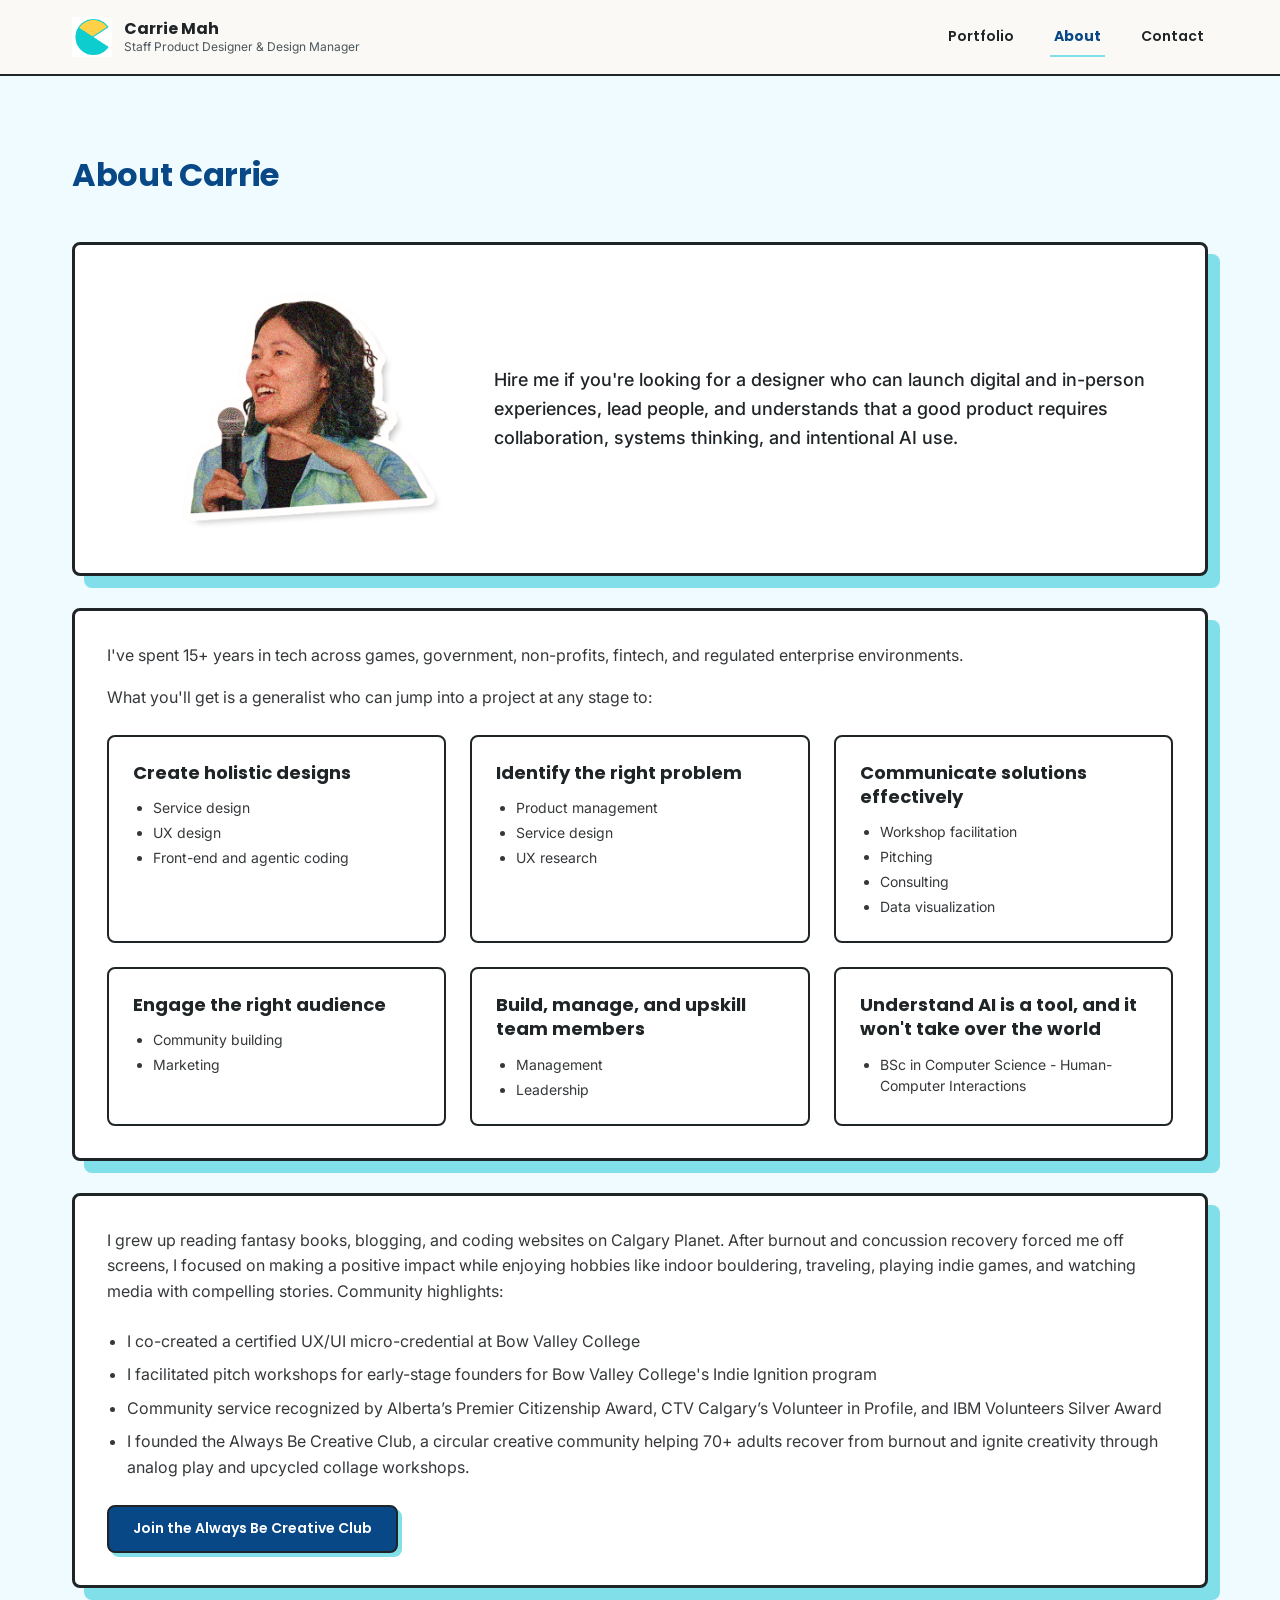
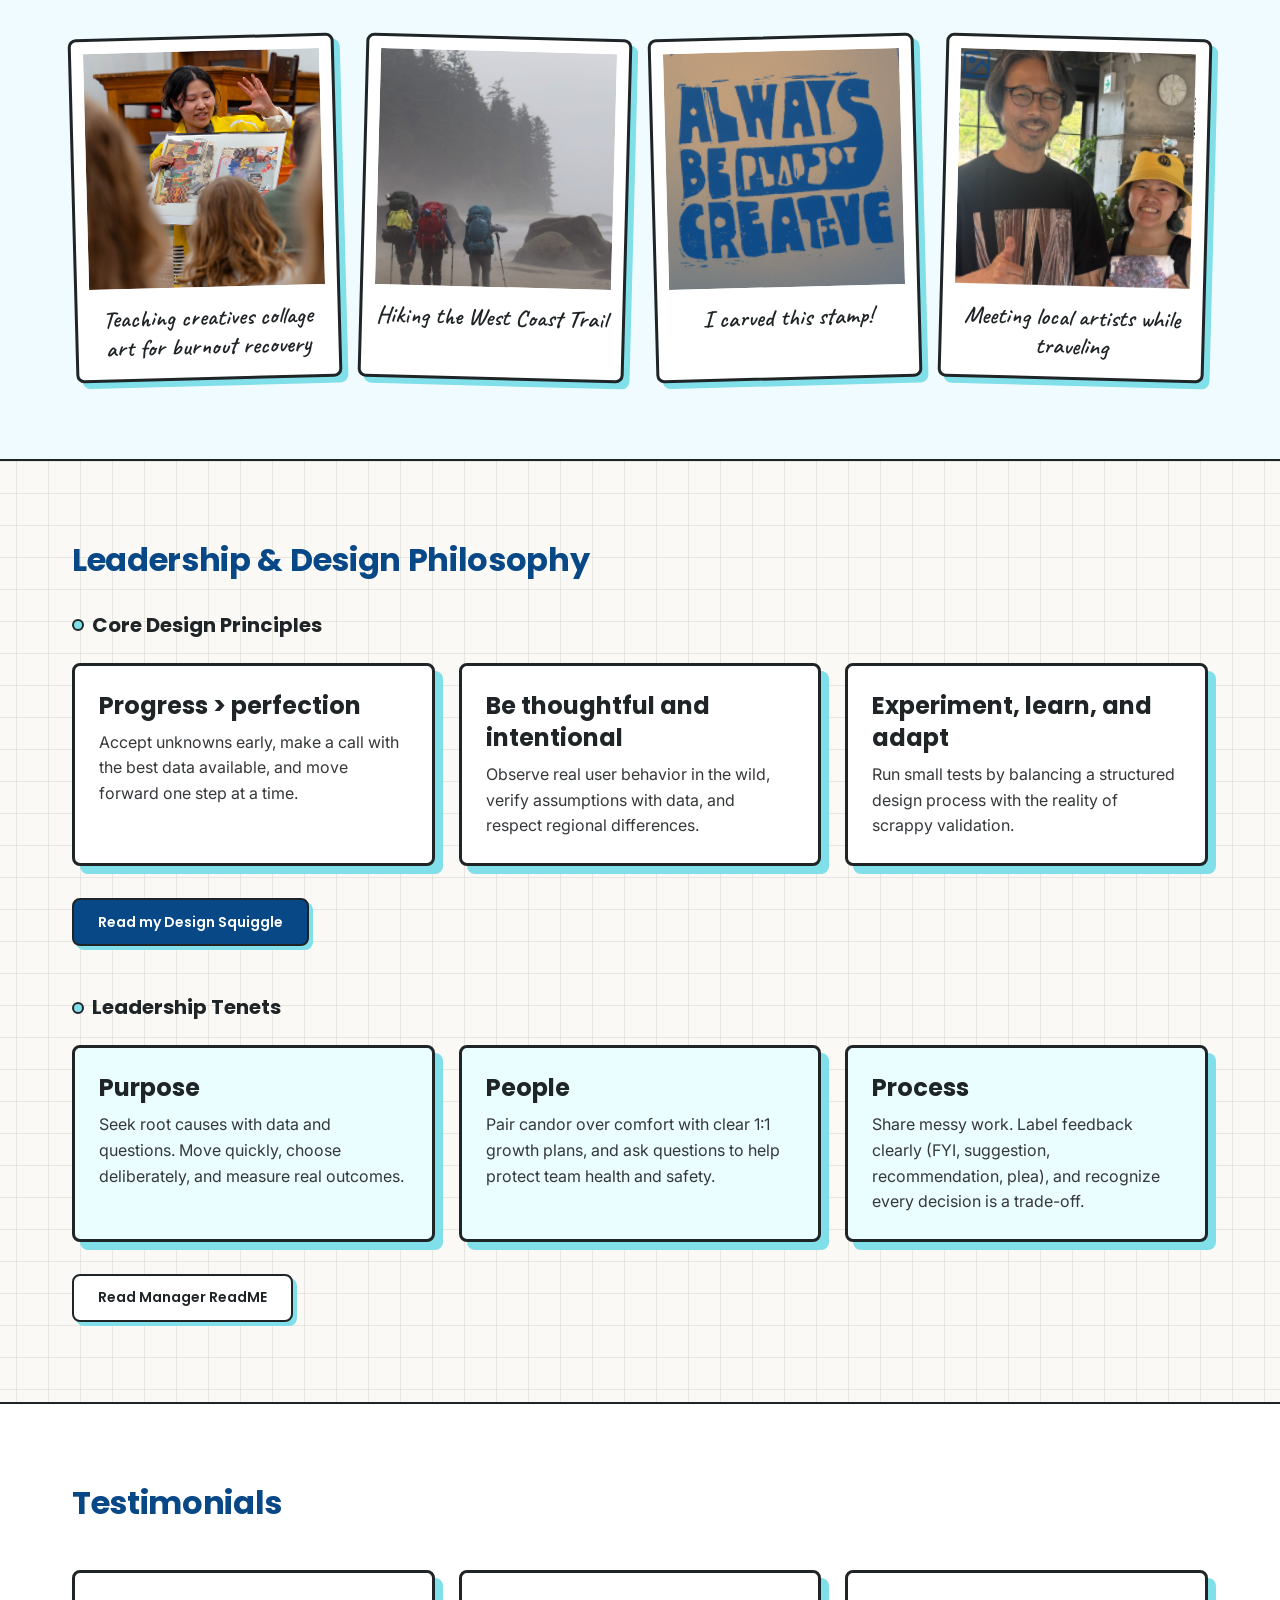
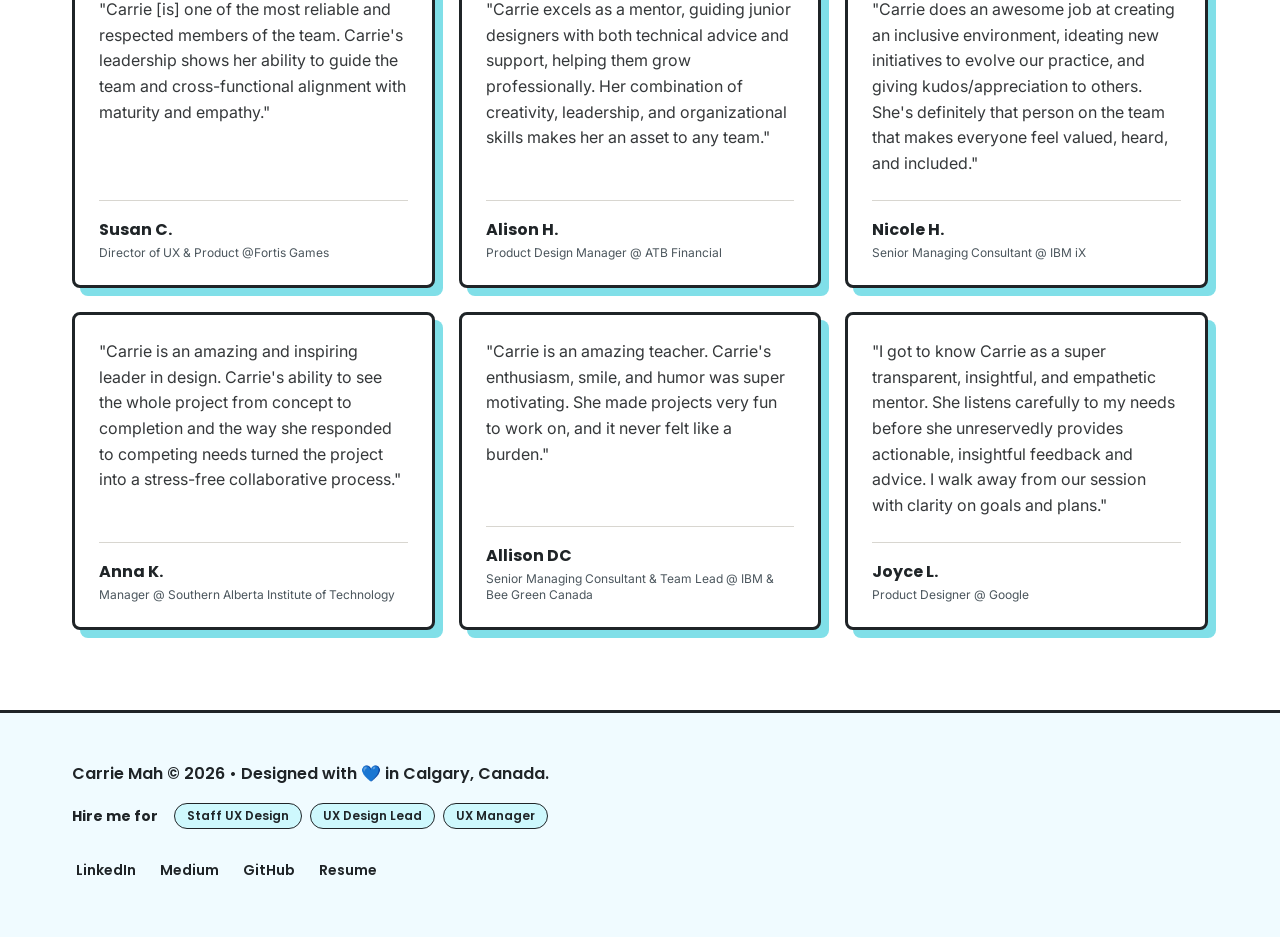
==== commit 4224cbf8: "Update index, about, contact pages and shared styles" ====
--- a/about.html
+++ b/about.html
@@ -17,7 +17,7 @@
   <header class="site-header" role="banner">
     <div class="container site-header__inner">
       <a href="index.html" class="brand-lockup" aria-label="Carrie Mah — Staff Product Designer &amp; Design Manager">
-        <span class="brand-lockup__badge" aria-hidden="true">CM</span>
+        <img src="assets/favicon.png" alt="" class="brand-lockup__favicon" width="40" height="40" aria-hidden="true">
         <span class="brand-lockup__text">
           <span class="brand-lockup__title">Carrie Mah</span>
           <span class="brand-lockup__subtitle">Staff Product Designer &amp; Design Manager</span>
--- a/styles.css
+++ b/styles.css
@@ -596,26 +596,17 @@
   color: var(--ink-primary);
 }
 
-.brand-lockup__badge {
+.brand-lockup__favicon {
   width: var(--space-5);
   height: var(--space-5);
-  display: grid;
-  place-items: center;
-  background-color: var(--bg-cyan);
-  border: var(--border-control);
-  border-radius: var(--radius-default);
-  box-shadow: var(--shadow-xs);
-  font-family: var(--font-display);
-  font-weight: 700;
-  font-size: var(--text-base);
-  color: var(--brand-primary);
+  display: block;
+  object-fit: contain;
   flex-shrink: 0;
-  transition: transform var(--transition-fast), box-shadow var(--transition-fast);
-}
-
-.brand-lockup:hover .brand-lockup__badge {
+  transition: transform var(--transition-fast);
+}
+
+.brand-lockup:hover .brand-lockup__favicon {
   transform: translate(-2px, -2px);
-  box-shadow: var(--shadow-xs-hover);
 }
 
 .brand-lockup__text {
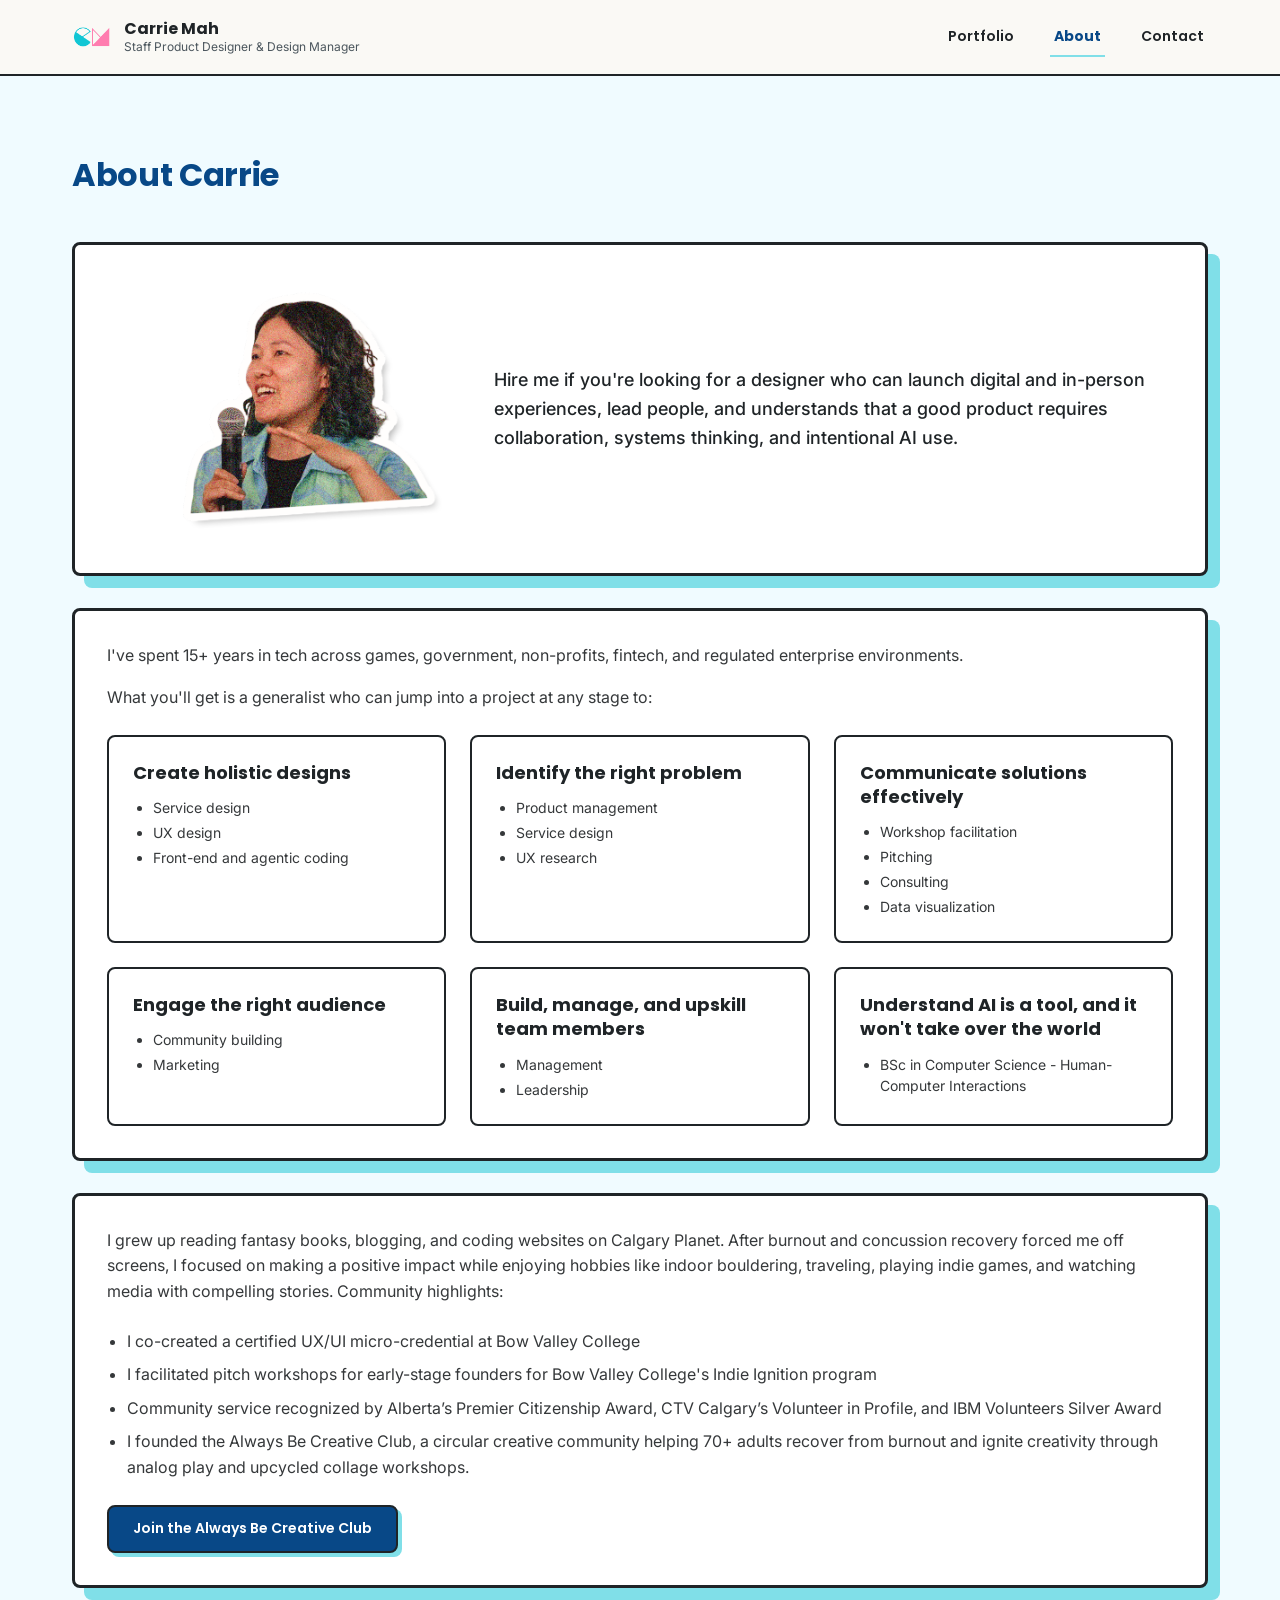
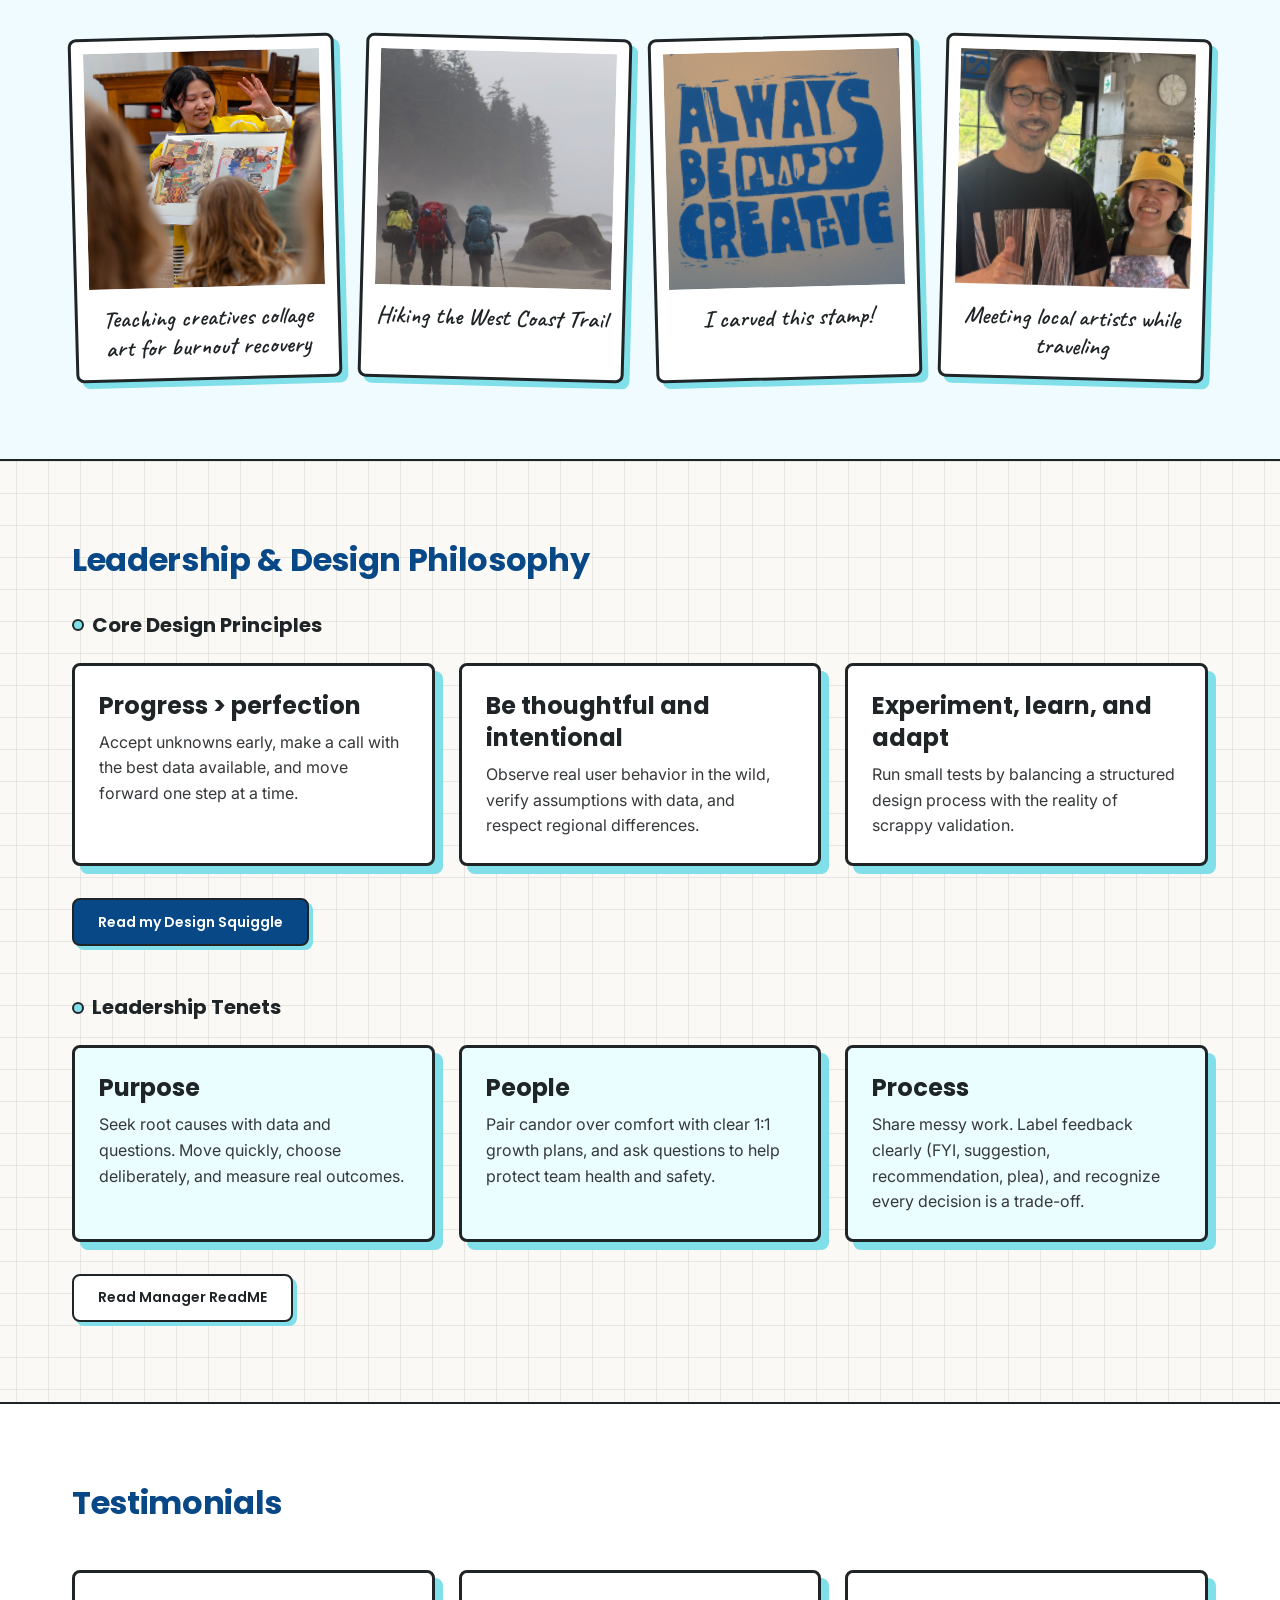
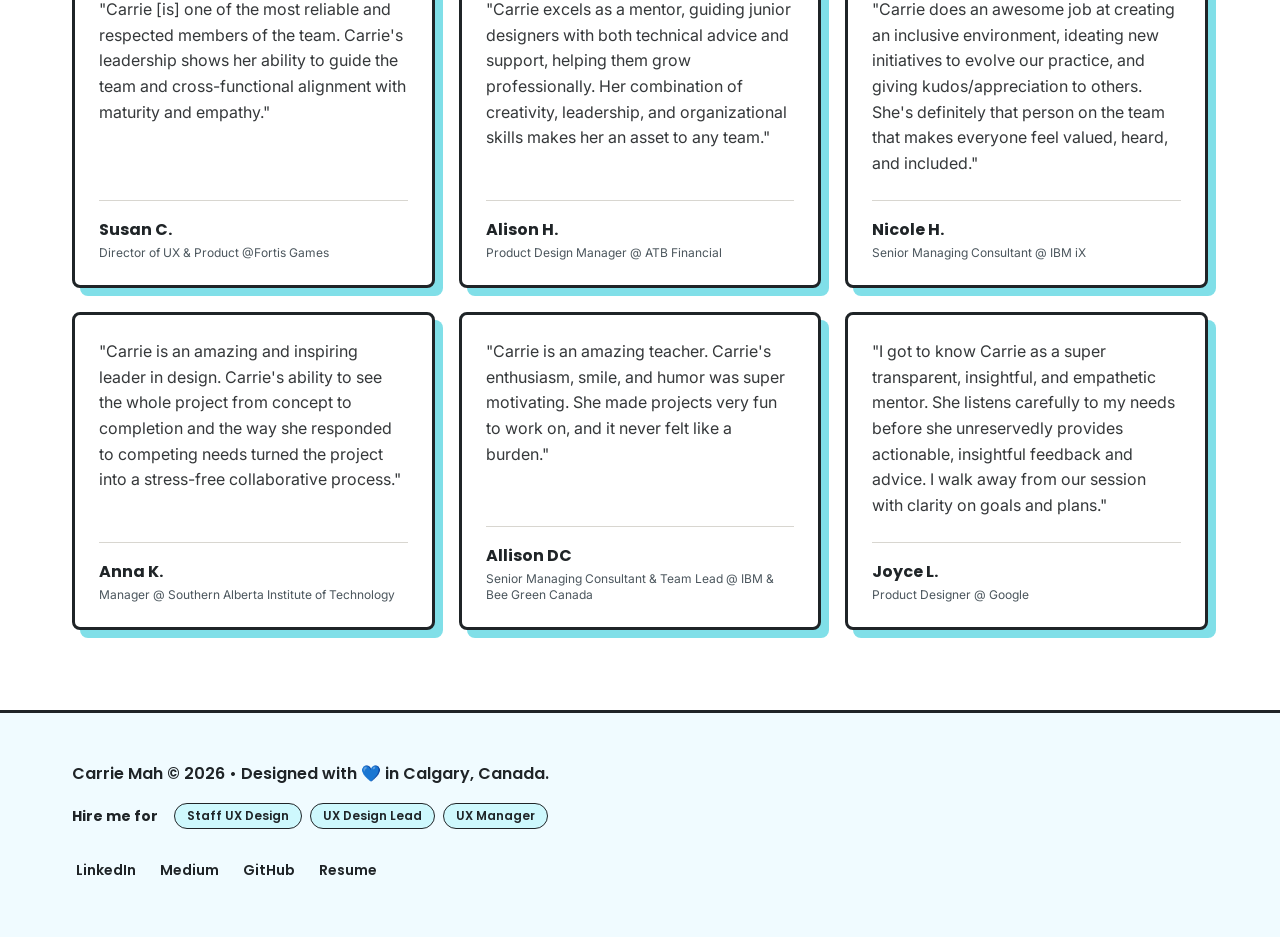
==== commit 0a65a9a8: "Use assets/logo.png for navbar brand icon" ====
--- a/about.html
+++ b/about.html
@@ -17,7 +17,7 @@
   <header class="site-header" role="banner">
     <div class="container site-header__inner">
       <a href="index.html" class="brand-lockup" aria-label="Carrie Mah — Staff Product Designer &amp; Design Manager">
-        <img src="assets/favicon.png" alt="" class="brand-lockup__favicon" width="40" height="40" aria-hidden="true">
+        <img src="assets/logo.png" alt="" class="brand-lockup__favicon" width="40" height="40" aria-hidden="true">
         <span class="brand-lockup__text">
           <span class="brand-lockup__title">Carrie Mah</span>
           <span class="brand-lockup__subtitle">Staff Product Designer &amp; Design Manager</span>
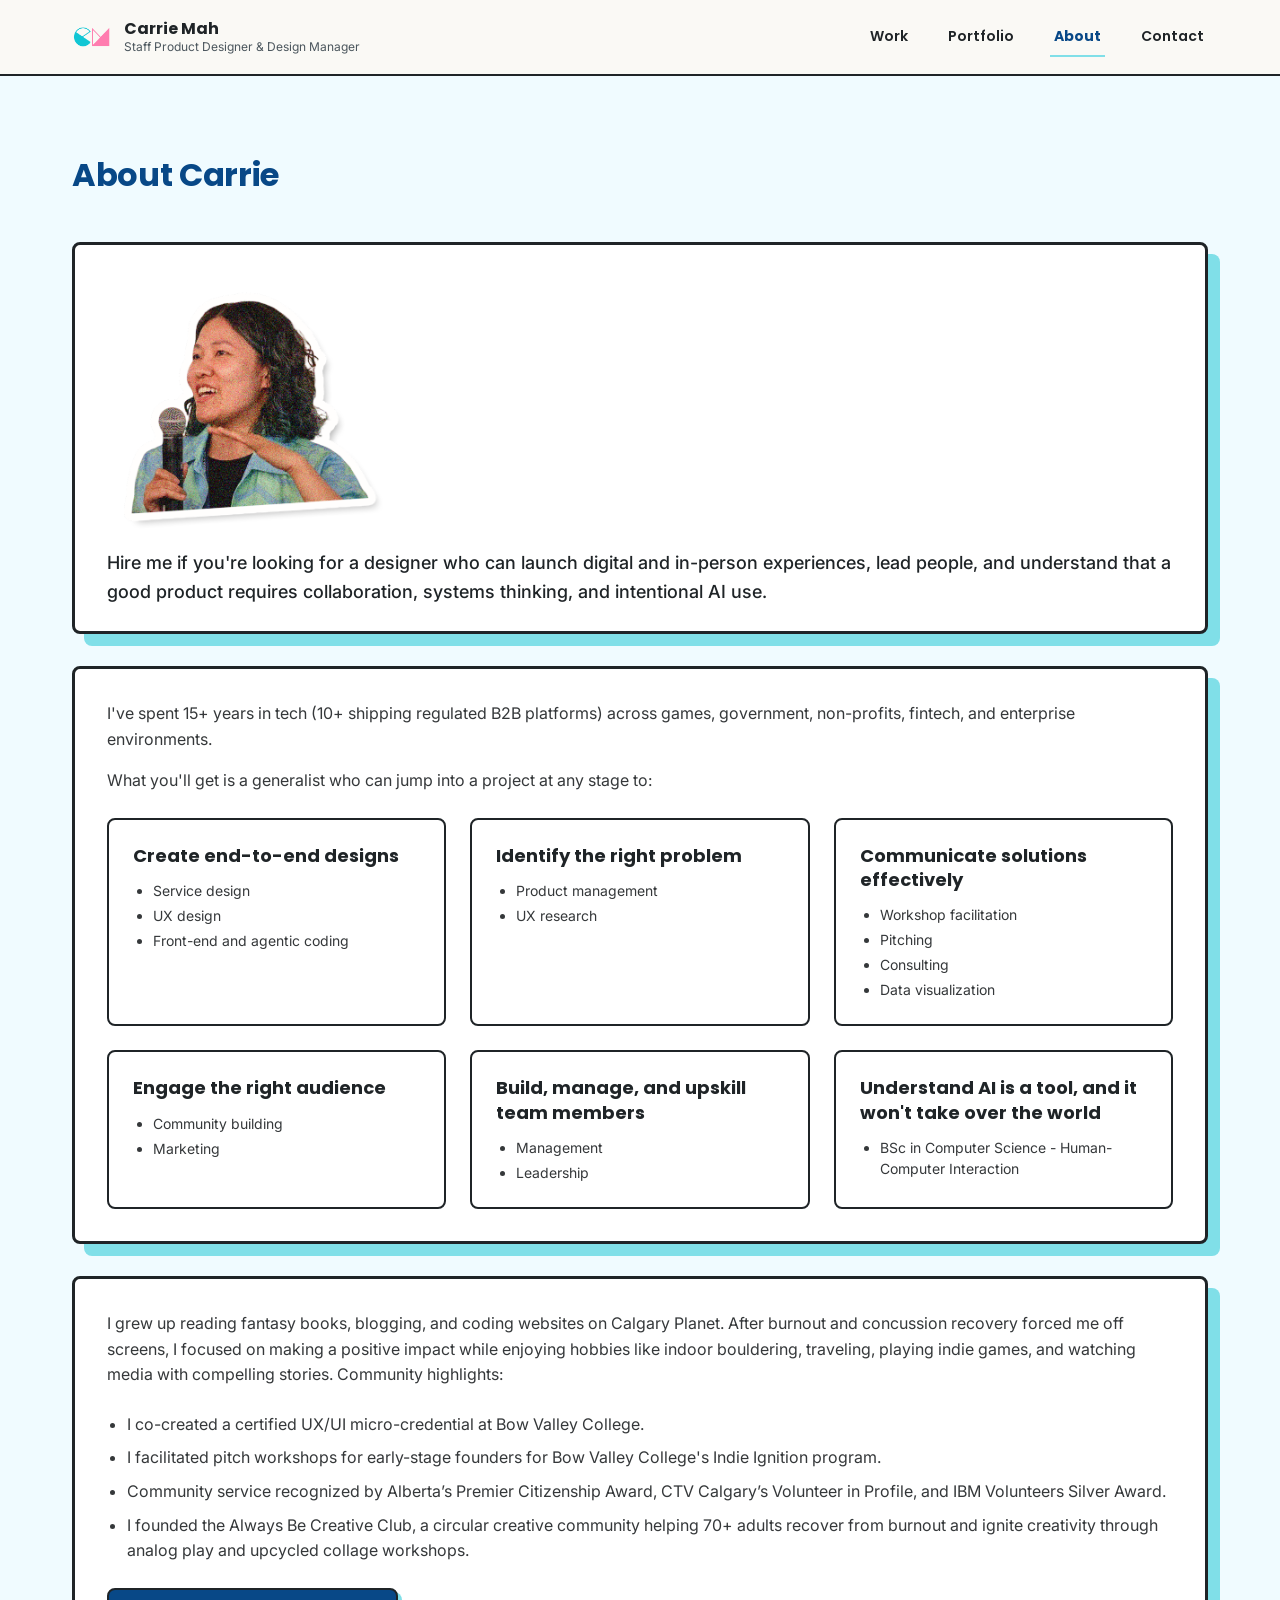
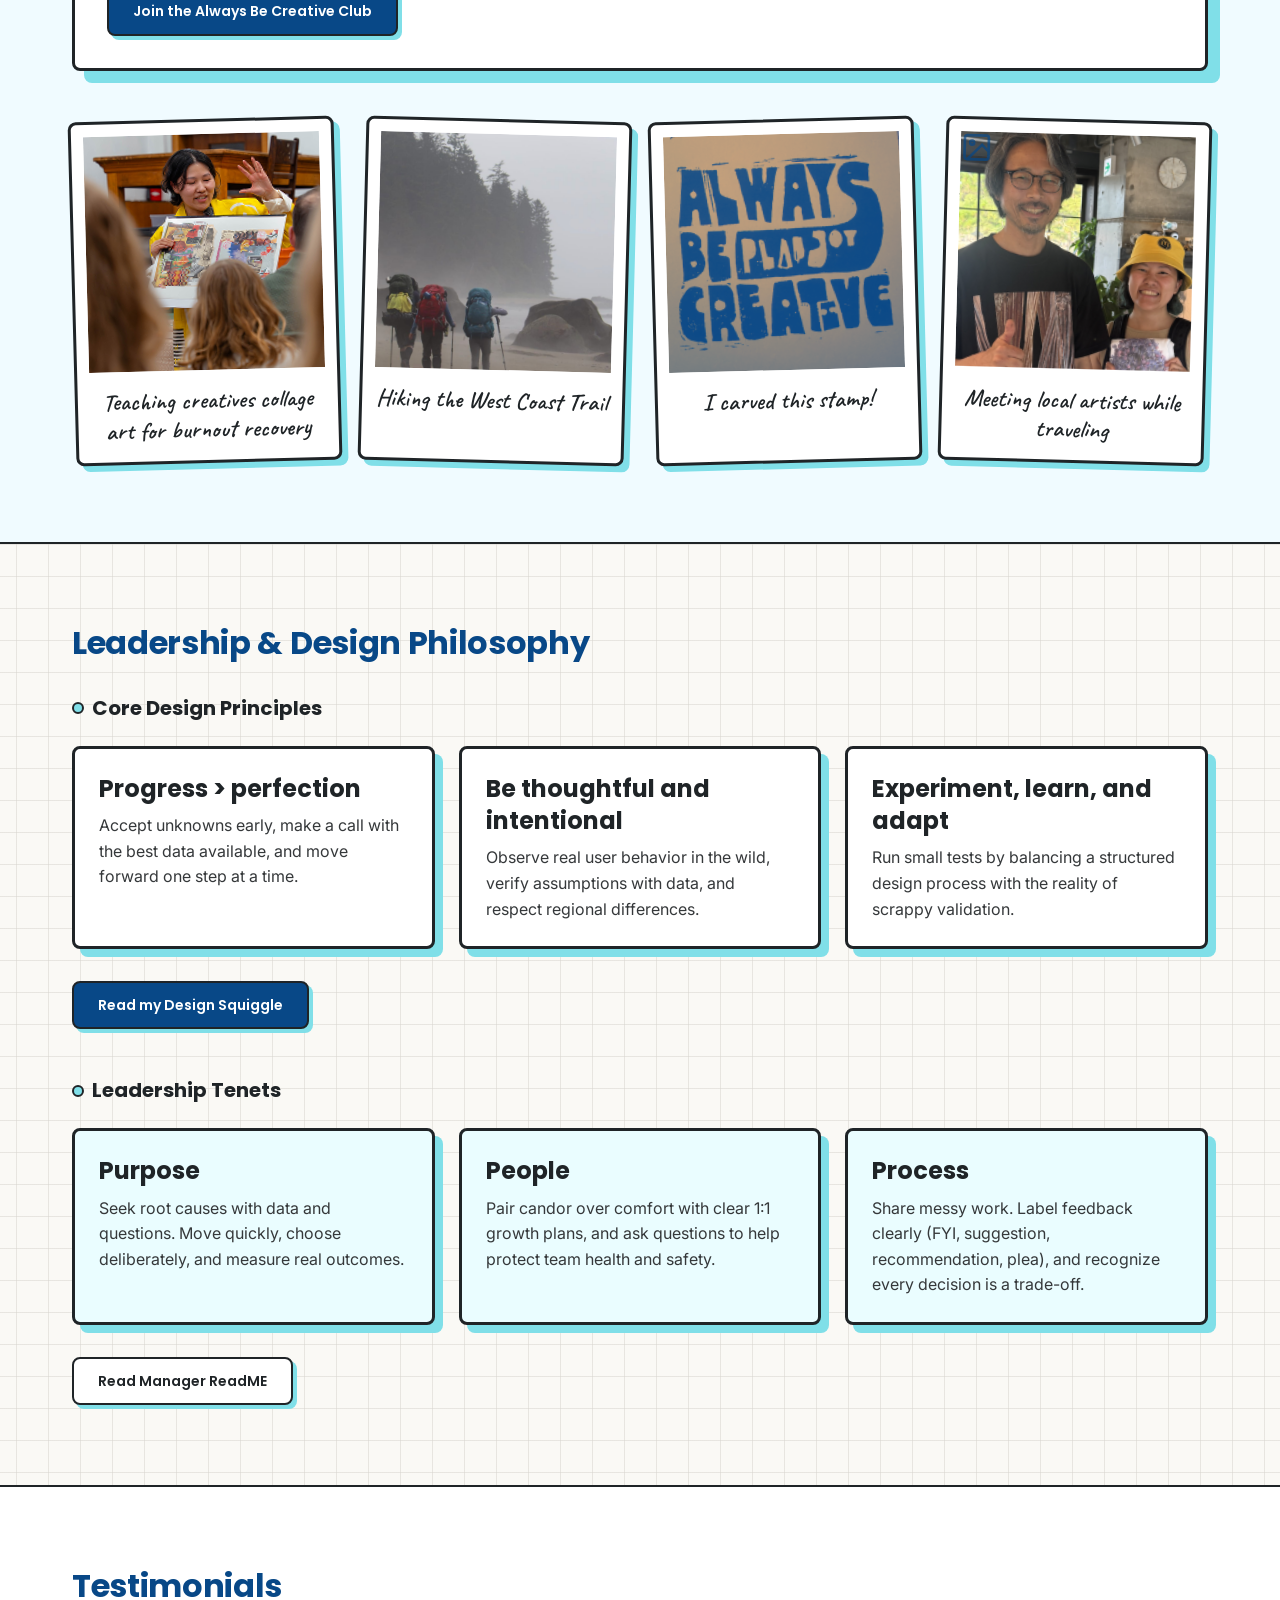
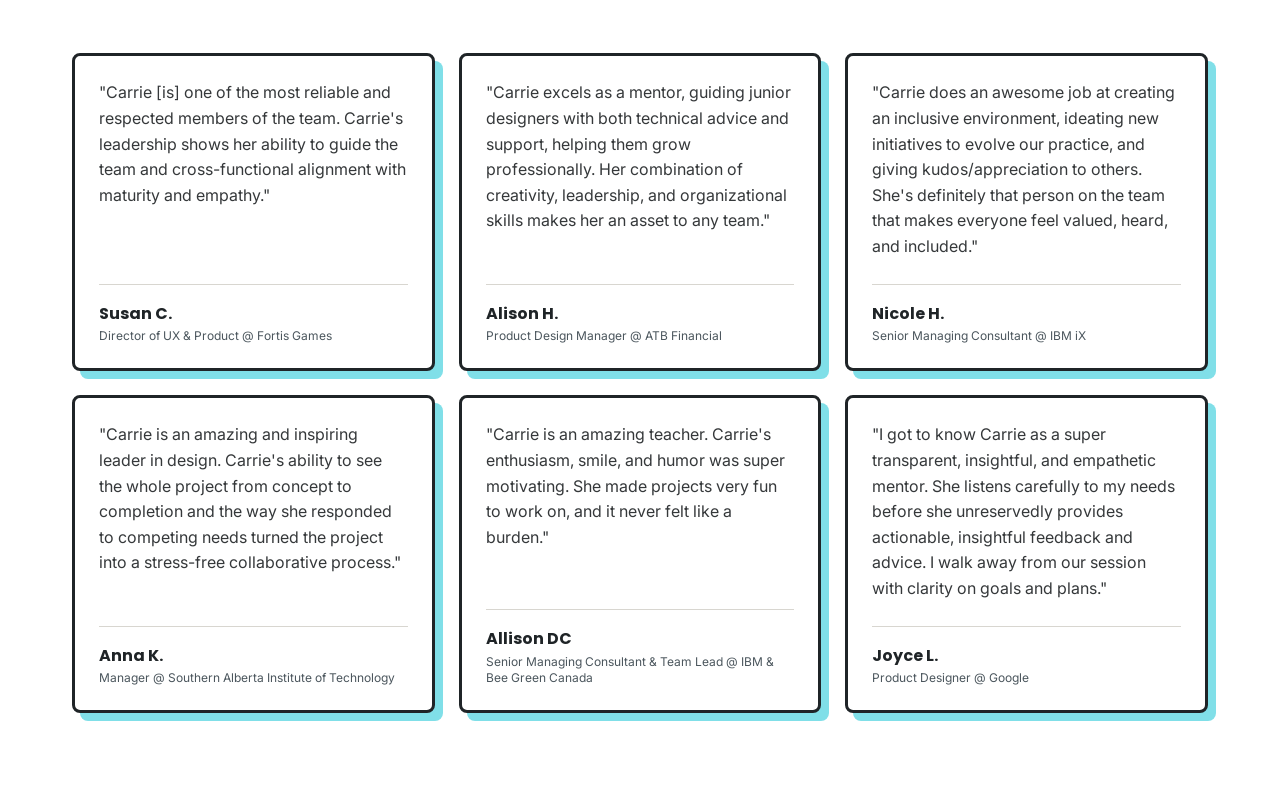
==== commit c23bd05a: "Fix favicon path to assets/favicon.png" ====
--- a/about.html
+++ b/about.html
@@ -9,6 +9,7 @@
   <link rel="preconnect" href="https://fonts.googleapis.com">
   <link rel="preconnect" href="https://fonts.gstatic.com" crossorigin>
   <link href="https://fonts.googleapis.com/css2?family=Caveat:wght@600;700&family=Inter:wght@400;500;600;700&family=Poppins:wght@400;600;700&display=swap" rel="stylesheet">
+  <link rel="icon" type="image/png" href="assets/favicon.png">
   <link rel="stylesheet" href="styles.css">
 </head>
 <body class="bg-graph-paper">
@@ -41,6 +42,7 @@
 
       <nav id="primary-nav" class="site-nav" aria-label="Primary navigation">
         <ul class="site-nav__list">
+          <li><a href="index.html#portfolio" class="site-nav__link">Work</a></li>
           <li><a href="portfolio.html" class="site-nav__link">Portfolio</a></li>
           <li><a href="about.html" class="site-nav__link is-active" aria-current="page">About</a></li>
           <li><a href="contact.html" class="site-nav__link">Contact</a></li>
@@ -58,7 +60,7 @@
         </div>
 
         <!-- Top Intro Callout Card -->
-        <div class="about-intro-card hero-grid">
+        <div class="about-intro-card">
           <div class="media-frame media-frame--1x1">
             <img
               class="media-frame__img"
@@ -73,12 +75,12 @@
                 <circle cx="8.5" cy="8.5" r="1.5"></circle>
                 <path d="M21 15l-5-5L5 21"></path>
               </svg>
-              <span class="media-frame__path">./assets/images/carriem_speaker.png</span>
+              <span class="media-frame__path">Carrie Mah speaking</span>
               <span class="media-frame__alt">Carrie Mah speaking on stage about pitching</span>
             </div>
           </div>
 
-          <p class="about-intro-card__text">Hire me if you're looking for a designer who can launch digital and in-person experiences, lead people, and understands that a good product requires collaboration, systems thinking, and intentional AI use.</p>
+          <p class="about-intro-card__text">Hire me if you're looking for a designer who can launch digital and in-person experiences, lead people, and understand that a good product requires collaboration, systems thinking, and intentional AI use.</p>
 
         </div>
 
@@ -86,12 +88,12 @@
         <div class="about-narrative">
 
           <div class="capabilities-block">
-            <p>I've spent 15+ years in tech across games, government, non-profits, fintech, and regulated enterprise environments.</p>
+            <p>I've spent 15+ years in tech (10+ shipping regulated B2B platforms) across games, government, non-profits, fintech, and enterprise environments.</p>
             <p>What you'll get is a generalist who can jump into a project at any stage to:</p>
 
             <div class="capabilities-grid" aria-label="Core capabilities">
               <article class="capability-card">
-                <h3 class="capability-card__title">Create holistic designs</h3>
+                <h3 class="capability-card__title">Create end-to-end designs</h3>
                 <ul class="capability-card__list">
                   <li>Service design</li>
                   <li>UX design</li>
@@ -103,7 +105,6 @@
                 <h3 class="capability-card__title">Identify the right problem</h3>
                 <ul class="capability-card__list">
                   <li>Product management</li>
-                  <li>Service design</li>
                   <li>UX research</li>
                 </ul>
               </article>
@@ -137,7 +138,7 @@
               <article class="capability-card">
                 <h3 class="capability-card__title">Understand AI is a tool, and it won't take over the world</h3>
                 <ul class="capability-card__list">
-                  <li>BSc in Computer Science - Human-Computer Interactions</li>
+                  <li>BSc in Computer Science - Human-Computer Interaction</li>
                 </ul>
               </article>
             </div>
@@ -151,10 +152,10 @@
             traveling, playing indie games, and watching media with compelling stories. Community highlights:
           </p>
           <ul class="about-list">
-            <li>I co-created a certified UX/UI micro-credential at Bow Valley College</li>
-            <li>I facilitated pitch workshops for early-stage founders for Bow Valley College's Indie Ignition program</li>
+            <li>I co-created a certified UX/UI micro-credential at Bow Valley College.</li>
+            <li>I facilitated pitch workshops for early-stage founders for Bow Valley College's Indie Ignition program.</li>
             <li>Community service recognized by Alberta’s Premier Citizenship Award, 
-              CTV Calgary’s Volunteer in Profile, and IBM Volunteers Silver Award</li>
+              CTV Calgary’s Volunteer in Profile, and IBM Volunteers Silver Award.</li>
             <li>I founded the Always Be Creative Club, a circular creative community helping 70+ adults recover from burnout and ignite creativity through analog play and upcycled collage workshops.</li>
           </ul>
           <div class="btn-group about-ctas">
@@ -180,7 +181,7 @@
                   <circle cx="8.5" cy="8.5" r="1.5"></circle>
                   <path d="M21 15l-5-5L5 21"></path>
                 </svg>
-                <span class="media-frame__path">./assets/images/about-polaroid-01.png</span>
+                <span class="media-frame__path">Workshop collages</span>
                 <span class="media-frame__alt">Carrie showing collages in front of a group of people</span>
               </div>
             </div>
@@ -203,7 +204,7 @@
                   <circle cx="8.5" cy="8.5" r="1.5"></circle>
                   <path d="M21 15l-5-5L5 21"></path>
                 </svg>
-                <span class="media-frame__path">./assets/images/about-polaroid-02.png</span>
+                <span class="media-frame__path">West Coast Trail hike</span>
                 <span class="media-frame__alt">Carrie hiking the West Coast Trail</span>
               </div>
             </div>
@@ -226,7 +227,7 @@
                   <circle cx="8.5" cy="8.5" r="1.5"></circle>
                   <path d="M21 15l-5-5L5 21"></path>
                 </svg>
-                <span class="media-frame__path">./assets/images/about-polaroid-03.png</span>
+                <span class="media-frame__path">Always Be Creative linocut</span>
                 <span class="media-frame__alt">A hand-carved linocut stamp made by Carrie that says Always Be Creative</span>
               </div>
             </div>
@@ -249,7 +250,7 @@
                   <circle cx="8.5" cy="8.5" r="1.5"></circle>
                   <path d="M21 15l-5-5L5 21"></path>
                 </svg>
-                <span class="media-frame__path">./assets/images/about-polaroid-04.png</span>
+                <span class="media-frame__path">Studio portrait with artist</span>
                 <span class="media-frame__alt">Carrie beside a Japanese artist</span>
               </div>
             </div>
@@ -333,7 +334,7 @@
             </blockquote>
             <figcaption class="testimonial-card__author">
               <span class="testimonial-card__name">Susan C.</span>
-              <span class="testimonial-card__role">Director of UX &amp; Product @Fortis Games</span>
+              <span class="testimonial-card__role">Director of UX &amp; Product @ Fortis Games</span>
             </figcaption>
           </figure>
 
@@ -391,25 +392,7 @@
     </section>
   </main>
 
-  <footer class="site-footer" role="contentinfo">
-    <div class="container site-footer__inner">
-      <p class="site-footer__signoff">Carrie Mah © 2026 • Designed with 💙 in Calgary, Canada.</p>
-      <div class="site-footer__roles">
-        <span class="site-footer__roles-label">Hire me for</span>
-        <ul class="pill-list" aria-label="Roles Carrie Mah is open to">
-          <li class="pill pill--cyan">Staff UX Design</li>
-          <li class="pill pill--cyan">UX Design Lead</li>
-          <li class="pill pill--cyan">UX Manager</li>
-        </ul>
-      </div>
-      <ul class="site-footer__links" aria-label="Contact and external links">
-        <li><a href="https://linkedin.com/in/carriemah" class="btn btn--tertiary" target="_blank" rel="noopener noreferrer">LinkedIn</a></li>
-        <li><a href="https://carriemahplay.medium.com/" class="btn btn--tertiary" target="_blank" rel="noopener noreferrer">Medium</a></li>
-        <li><a href="https://github.com/carriemplay" class="btn btn--tertiary" target="_blank" rel="noopener noreferrer">GitHub</a></li>
-        <li><a href="/mah-carrie_resume-2026.pdf" class="btn btn--tertiary" download>Resume</a></li>
-      </ul>
-    </div>
-  </footer>
+  <div data-include="footer.html"></div>
 
   <script src="script.js"></script>
 </body>
